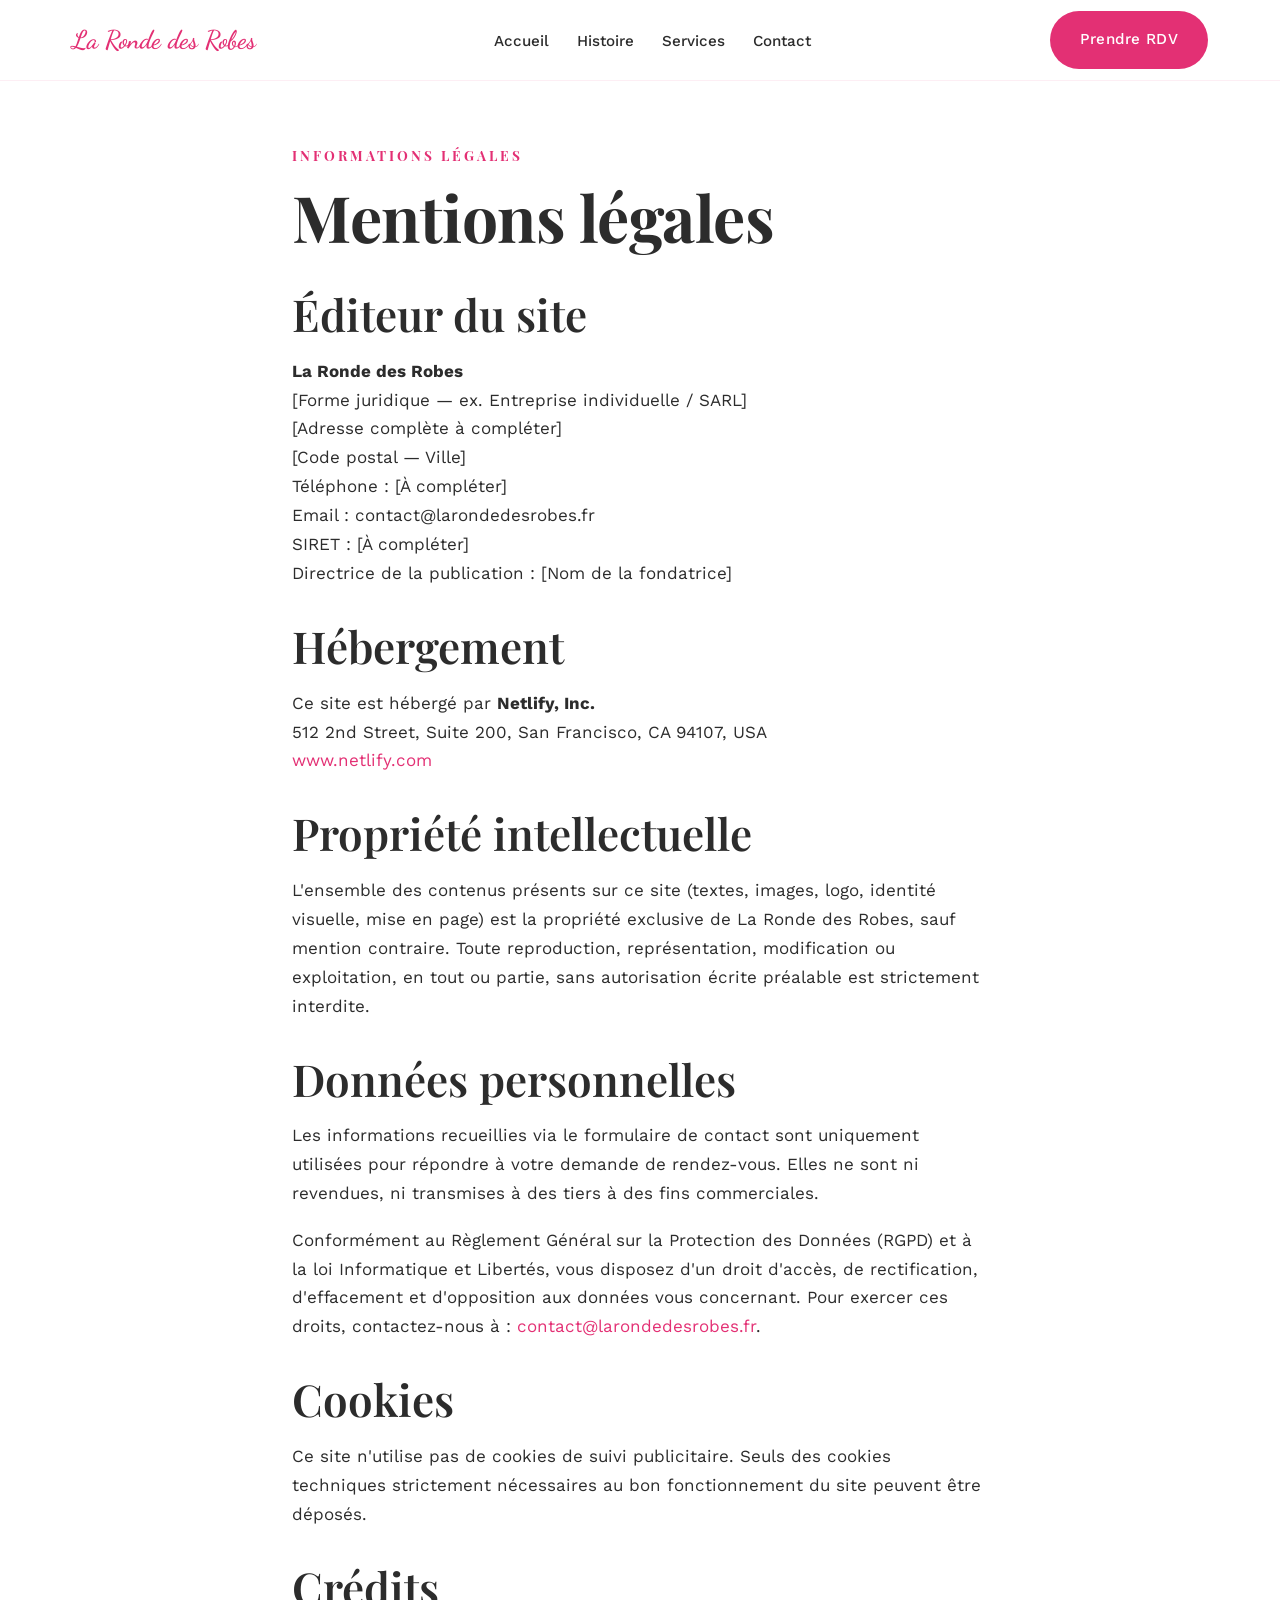
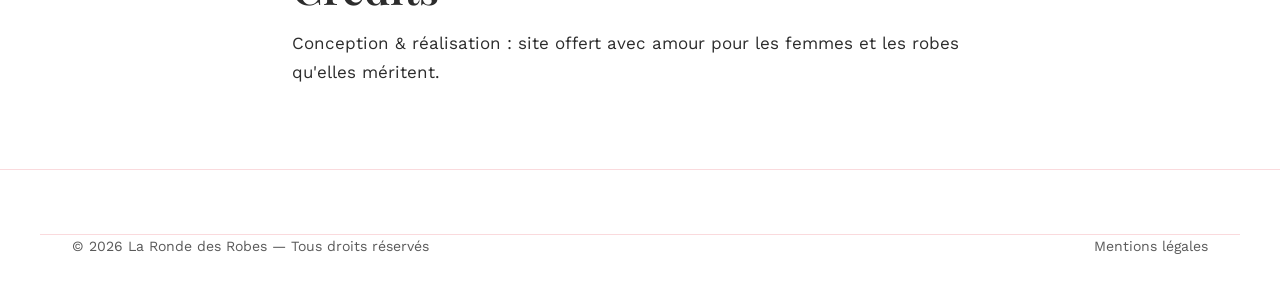
==== mentions-legales.html @ 79bee665 "Initial site for La Ronde des Robes Static one-page site for the wedding & evening dress boutique: -" ====
<!DOCTYPE html>
<html lang="fr">
<head>
  <meta charset="UTF-8">
  <meta name="viewport" content="width=device-width, initial-scale=1.0">
  <meta name="theme-color" content="#E33074">

  <title>Mentions légales — La Ronde des Robes</title>
  <meta name="description" content="Mentions légales du site La Ronde des Robes : éditeur, hébergeur, propriété intellectuelle, données personnelles.">
  <meta name="robots" content="index, follow">
  <link rel="canonical" href="https://larondedesrobes.fr/mentions-legales.html">

  <link rel="icon" type="image/x-icon" href="/favicon.ico">

  <link rel="preconnect" href="https://fonts.googleapis.com">
  <link rel="preconnect" href="https://fonts.gstatic.com" crossorigin>
  <link href="https://fonts.googleapis.com/css2?family=Dancing+Script:wght@500;600;700&family=Playfair+Display+SC:wght@400;700&family=Playfair+Display:wght@400;500;600;700&family=Work+Sans:ital,wght@0,300;0,400;0,500;0,600;1,400&display=swap" rel="stylesheet">

  <link rel="stylesheet" href="css/style.css">
  <link rel="stylesheet" href="css/responsive.css">
</head>

<body>
  <a href="#main" class="skip-link">Aller au contenu principal</a>

  <header class="site-header" id="site-header">
    <div class="container header-inner">
      <a href="/" class="logo" aria-label="La Ronde des Robes — accueil">
        <img src="images/logo.png" alt="Logo La Ronde des Robes" class="logo-img" onerror="this.style.display='none'">
        <span class="logo-text">La Ronde des Robes</span>
      </a>
      <nav class="main-nav" aria-label="Navigation principale">
        <ul class="nav-list" id="nav-list">
          <li><a href="/#accueil">Accueil</a></li>
          <li><a href="/#histoire">Histoire</a></li>
          <li><a href="/#services">Services</a></li>
          <li><a href="/#contact">Contact</a></li>
        </ul>
      </nav>
      <a href="/#contact" class="btn btn-primary nav-cta-desktop">Prendre RDV</a>
    </div>
  </header>

  <main id="main" class="page-simple">
    <div class="container">
      <p class="eyebrow">Informations légales</p>
      <h1>Mentions légales</h1>

      <h2>Éditeur du site</h2>
      <p>
        <strong>La Ronde des Robes</strong><br>
        [Forme juridique — ex. Entreprise individuelle / SARL]<br>
        [Adresse complète à compléter]<br>
        [Code postal — Ville]<br>
        Téléphone : [À compléter]<br>
        Email : contact@larondedesrobes.fr<br>
        SIRET : [À compléter]<br>
        Directrice de la publication : [Nom de la fondatrice]
      </p>

      <h2>Hébergement</h2>
      <p>
        Ce site est hébergé par <strong>Netlify, Inc.</strong><br>
        512 2nd Street, Suite 200, San Francisco, CA 94107, USA<br>
        <a href="https://www.netlify.com" target="_blank" rel="noopener noreferrer">www.netlify.com</a>
      </p>

      <h2>Propriété intellectuelle</h2>
      <p>L'ensemble des contenus présents sur ce site (textes, images, logo, identité visuelle, mise en page) est la propriété exclusive de La Ronde des Robes, sauf mention contraire. Toute reproduction, représentation, modification ou exploitation, en tout ou partie, sans autorisation écrite préalable est strictement interdite.</p>

      <h2>Données personnelles</h2>
      <p>Les informations recueillies via le formulaire de contact sont uniquement utilisées pour répondre à votre demande de rendez-vous. Elles ne sont ni revendues, ni transmises à des tiers à des fins commerciales.</p>
      <p>Conformément au Règlement Général sur la Protection des Données (RGPD) et à la loi Informatique et Libertés, vous disposez d'un droit d'accès, de rectification, d'effacement et d'opposition aux données vous concernant. Pour exercer ces droits, contactez-nous à : <a href="mailto:contact@larondedesrobes.fr">contact@larondedesrobes.fr</a>.</p>

      <h2>Cookies</h2>
      <p>Ce site n'utilise pas de cookies de suivi publicitaire. Seuls des cookies techniques strictement nécessaires au bon fonctionnement du site peuvent être déposés.</p>

      <h2>Crédits</h2>
      <p>Conception &amp; réalisation : site offert avec amour pour les femmes et les robes qu'elles méritent.</p>
    </div>
  </main>

  <footer class="site-footer">
    <div class="container footer-bottom">
      <p>© 2026 La Ronde des Robes — Tous droits réservés</p>
      <p><a href="/mentions-legales.html">Mentions légales</a></p>
    </div>
  </footer>

  <script src="js/main.js" defer></script>
</body>
</html>
---- css/style.css ----
/* =========================================================
   La Ronde des Robes — Styles principaux
   Palette : roses framboise → poudré, beaucoup de blanc
   Typographies : Playfair Display, Dancing Script, Work Sans
   ========================================================= */

/* ---------- 1. Variables ---------- */
:root {
  /* Palette */
  --rose-framboise: #E33074;   /* principal — CTA, accents forts */
  --rose-moyen:     #ED5887;   /* secondaire — hover */
  --rose-vif:       #FF8BB6;   /* accent doux */
  --rose-pastel:    #FFC2CE;   /* fonds doux, cartes */
  --rose-poudre:    #FADADD;   /* fond très doux */
  --texte:          #2C2C2C;   /* gris très foncé */
  --texte-doux:     #5a5a5a;
  --blanc:          #FFFFFF;

  /* Typo */
  --ff-titre: 'Playfair Display', Georgia, serif;
  --ff-titre-sc: 'Playfair Display SC', 'Playfair Display', Georgia, serif;
  --ff-script: 'Dancing Script', 'Brush Script MT', cursive;
  --ff-corps: 'Work Sans', 'Nunito', system-ui, -apple-system, sans-serif;

  /* Espacements */
  --space-xs: 0.5rem;
  --space-sm: 1rem;
  --space-md: 2rem;
  --space-lg: 4rem;
  --space-xl: 6rem;

  --radius-sm: 6px;
  --radius-md: 12px;
  --radius-lg: 24px;

  --shadow-soft: 0 4px 24px rgba(227, 48, 116, 0.08);
  --shadow-card: 0 8px 32px rgba(44, 44, 44, 0.06);
  --shadow-hover: 0 12px 36px rgba(227, 48, 116, 0.16);

  --transition: 0.3s ease;

  --max-width: 1200px;
  --header-h: 80px;
}

/* ---------- 2. Reset léger ---------- */
*,
*::before,
*::after { box-sizing: border-box; }

html { scroll-behavior: smooth; scroll-padding-top: var(--header-h); }

body {
  margin: 0;
  font-family: var(--ff-corps);
  font-size: 17px;
  line-height: 1.7;
  color: var(--texte);
  background: var(--blanc);
  -webkit-font-smoothing: antialiased;
  -moz-osx-font-smoothing: grayscale;
}

img { max-width: 100%; height: auto; display: block; }

a { color: var(--rose-framboise); text-decoration: none; transition: color var(--transition); }
a:hover { color: var(--rose-moyen); }

ul { list-style: none; padding: 0; margin: 0; }

button { font-family: inherit; cursor: pointer; }

/* Skip link */
.skip-link {
  position: absolute; left: -9999px; top: 0;
  background: var(--rose-framboise); color: var(--blanc);
  padding: 0.75rem 1rem; z-index: 1000;
}
.skip-link:focus { left: 0; }

/* ---------- 3. Typo ---------- */
h1, h2, h3, h4 {
  font-family: var(--ff-titre);
  color: var(--texte);
  margin: 0 0 1rem;
  line-height: 1.2;
}

h1 {
  font-size: clamp(2.5rem, 6vw, 4rem);
  font-weight: 700;
  letter-spacing: -0.5px;
}
h2 {
  font-size: clamp(2rem, 4vw, 2.75rem);
  font-weight: 600;
}
h3 {
  font-size: clamp(1.35rem, 2.5vw, 1.75rem);
  font-weight: 500;
}

p { margin: 0 0 1.1rem; }

.eyebrow {
  font-family: var(--ff-titre-sc);
  font-size: 0.85rem;
  letter-spacing: 3px;
  text-transform: uppercase;
  color: var(--rose-framboise);
  margin-bottom: 0.75rem;
  font-weight: 700;
}

/* ---------- 4. Layout utilitaires ---------- */
.container {
  width: 100%;
  max-width: var(--max-width);
  margin: 0 auto;
  padding: 0 1.5rem;
}

.section {
  padding: var(--space-xl) 0;
}

/* sections alternées sur fond rose poudré */
.section-services,
.section-infos {
  background: linear-gradient(180deg, #fff 0%, var(--rose-poudre) 50%, #fff 100%);
}

.section-temoignages {
  background: var(--rose-poudre);
}

.section-header {
  text-align: center;
  max-width: 720px;
  margin: 0 auto var(--space-lg);
}

.section-intro {
  color: var(--texte-doux);
  font-size: 1.05rem;
}

/* ---------- 5. Boutons ---------- */
.btn {
  display: inline-flex;
  align-items: center;
  justify-content: center;
  min-height: 44px;
  padding: 0.85rem 1.75rem;
  border-radius: 999px;
  font-family: var(--ff-corps);
  font-weight: 500;
  font-size: 0.95rem;
  letter-spacing: 0.3px;
  border: 2px solid transparent;
  cursor: pointer;
  transition: all var(--transition);
  text-align: center;
  text-decoration: none;
}

.btn-primary {
  background: var(--rose-framboise);
  color: var(--blanc);
}
.btn-primary:hover,
.btn-primary:focus-visible {
  background: var(--rose-moyen);
  color: var(--blanc);
  transform: translateY(-2px);
  box-shadow: var(--shadow-hover);
}

.btn-outline {
  background: transparent;
  color: var(--texte);
  border-color: var(--rose-framboise);
}
.btn-outline:hover,
.btn-outline:focus-visible {
  background: var(--rose-framboise);
  color: var(--blanc);
  transform: translateY(-2px);
}

.btn-lg { padding: 1rem 2.25rem; font-size: 1rem; }

/* Focus visible accessible */
:focus-visible {
  outline: 2px solid var(--rose-framboise);
  outline-offset: 3px;
  border-radius: 4px;
}

/* ---------- 6. Header / Nav ---------- */
.site-header {
  position: fixed;
  top: 0; left: 0; right: 0;
  z-index: 100;
  background: rgba(255, 255, 255, 0.85);
  backdrop-filter: saturate(180%) blur(12px);
  -webkit-backdrop-filter: saturate(180%) blur(12px);
  border-bottom: 1px solid rgba(227, 48, 116, 0.08);
  transition: background var(--transition), box-shadow var(--transition);
}
.site-header.scrolled {
  background: rgba(255, 255, 255, 0.95);
  box-shadow: 0 2px 20px rgba(0,0,0,0.04);
}

.header-inner {
  display: flex;
  align-items: center;
  justify-content: space-between;
  height: var(--header-h);
  gap: 1.5rem;
}

.logo {
  display: flex;
  align-items: center;
  gap: 0.75rem;
  color: var(--texte);
}
.logo:hover { color: var(--rose-framboise); }

.logo-img {
  height: 44px;
  width: auto;
}
.logo-text {
  font-family: var(--ff-script);
  font-size: 1.6rem;
  color: var(--rose-framboise);
  font-weight: 600;
  white-space: nowrap;
}

.main-nav { display: flex; align-items: center; }

.nav-list {
  display: flex;
  align-items: center;
  gap: 1.75rem;
}
.nav-list a {
  color: var(--texte);
  font-weight: 500;
  font-size: 0.95rem;
  position: relative;
  padding: 0.5rem 0;
}
.nav-list a:not(.btn)::after {
  content: '';
  position: absolute;
  left: 0; bottom: 0;
  width: 0; height: 2px;
  background: var(--rose-framboise);
  transition: width var(--transition);
}
.nav-list a:not(.btn):hover::after,
.nav-list a:not(.btn):focus-visible::after { width: 100%; }

.nav-cta-mobile { display: none; }

.nav-toggle {
  display: none;
  background: transparent;
  border: 0;
  width: 44px; height: 44px;
  flex-direction: column;
  justify-content: center;
  align-items: center;
  gap: 5px;
  padding: 0;
}
.nav-toggle-bar {
  display: block;
  width: 24px; height: 2px;
  background: var(--texte);
  transition: transform var(--transition), opacity var(--transition);
}
.nav-toggle[aria-expanded="true"] .nav-toggle-bar:nth-child(1) {
  transform: translateY(7px) rotate(45deg);
}
.nav-toggle[aria-expanded="true"] .nav-toggle-bar:nth-child(2) {
  opacity: 0;
}
.nav-toggle[aria-expanded="true"] .nav-toggle-bar:nth-child(3) {
  transform: translateY(-7px) rotate(-45deg);
}

/* ---------- 7. Hero ---------- */
.hero {
  position: relative;
  min-height: 92vh;
  display: flex;
  align-items: center;
  padding-top: var(--header-h);
  overflow: hidden;
}

.hero-bg {
  position: absolute;
  inset: 0;
  z-index: 0;
}

.hero-placeholder {
  width: 100%;
  height: 100%;
  font-size: 1.5rem;
}

.hero-overlay {
  position: absolute;
  inset: 0;
  background: linear-gradient(135deg,
    rgba(255, 255, 255, 0.55) 0%,
    rgba(250, 218, 221, 0.55) 50%,
    rgba(255, 194, 206, 0.45) 100%);
}

.hero-content {
  position: relative;
  z-index: 1;
  text-align: center;
  padding: var(--space-lg) 1.5rem;
}

.hero-title {
  font-size: clamp(3rem, 8vw, 5rem);
  margin-bottom: 0.5rem;
}

.hero-slogan {
  font-family: var(--ff-script);
  font-size: clamp(1.75rem, 3.5vw, 2.5rem);
  color: var(--rose-framboise);
  margin-bottom: 0.75rem;
  font-weight: 500;
}

.hero-mention {
  font-size: 1rem;
  color: var(--texte-doux);
  margin-bottom: 2.5rem;
}

.hero-actions {
  display: flex;
  flex-wrap: wrap;
  gap: 1rem;
  justify-content: center;
}

/* ---------- 8. Histoire ---------- */
.histoire-grid {
  display: grid;
  grid-template-columns: 1.1fr 1fr;
  gap: var(--space-lg);
  align-items: center;
}

.histoire-text p { color: var(--texte); }
.histoire-text strong { color: var(--rose-framboise); font-weight: 600; }

.histoire-visual {
  position: relative;
}

.histoire-image-frame {
  position: relative;
  border-radius: var(--radius-lg);
  overflow: hidden;
  aspect-ratio: 4/5;
  box-shadow: var(--shadow-card);
  border: 6px solid var(--blanc);
}
.histoire-image-frame .placeholder-image {
  width: 100%;
  height: 100%;
}

.floating-quote {
  position: absolute;
  bottom: -2rem; left: -1.5rem;
  background: var(--blanc);
  border-radius: var(--radius-md);
  padding: 1.25rem 1.75rem;
  font-family: var(--ff-script);
  font-size: 1.6rem;
  color: var(--rose-framboise);
  line-height: 1.3;
  box-shadow: var(--shadow-soft);
  max-width: 80%;
  margin: 0;
}

/* ---------- 9. Services ---------- */
.services-grid {
  display: grid;
  grid-template-columns: repeat(3, 1fr);
  gap: 2rem;
}

.service-card {
  background: var(--blanc);
  border: 1px solid rgba(227, 48, 116, 0.12);
  border-radius: var(--radius-md);
  padding: 2.25rem 1.75rem;
  text-align: center;
  box-shadow: var(--shadow-card);
  transition: transform var(--transition), box-shadow var(--transition), border-color var(--transition);
}
.service-card:hover {
  transform: translateY(-6px);
  box-shadow: var(--shadow-hover);
  border-color: var(--rose-vif);
}

.service-icon {
  display: inline-flex;
  align-items: center;
  justify-content: center;
  width: 80px; height: 80px;
  border-radius: 50%;
  background: var(--rose-poudre);
  color: var(--rose-framboise);
  margin-bottom: 1.25rem;
}

.service-tagline {
  font-family: var(--ff-script);
  color: var(--rose-framboise);
  font-size: 1.3rem;
  margin-bottom: 1.25rem;
}

.service-list {
  text-align: left;
  display: inline-block;
  margin-top: 0.5rem;
}
.service-list li {
  position: relative;
  padding-left: 1.5rem;
  margin-bottom: 0.6rem;
  color: var(--texte-doux);
  font-size: 0.97rem;
}
.service-list li::before {
  content: '';
  position: absolute;
  left: 0; top: 0.6em;
  width: 8px; height: 8px;
  border-radius: 50%;
  background: var(--rose-vif);
}

/* ---------- 10. Témoignages ---------- */
.testimonials-grid {
  display: grid;
  grid-template-columns: repeat(3, 1fr);
  gap: 2rem;
}

.testimonial-card {
  background: var(--blanc);
  border-radius: var(--radius-md);
  padding: 2rem;
  box-shadow: var(--shadow-card);
  display: flex;
  flex-direction: column;
  gap: 1rem;
}

.stars {
  color: var(--rose-framboise);
  font-size: 1.1rem;
  letter-spacing: 2px;
}

.testimonial-card blockquote {
  margin: 0;
  font-family: var(--ff-titre);
  font-style: italic;
  font-size: 1.05rem;
  line-height: 1.6;
  color: var(--texte);
}
.testimonial-card blockquote p { margin: 0; }

.testimonial-author {
  border-top: 1px solid var(--rose-poudre);
  padding-top: 1rem;
  display: flex;
  flex-direction: column;
  gap: 0.15rem;
}
.author-name {
  font-weight: 600;
  color: var(--texte);
}
.author-meta {
  font-size: 0.9rem;
  color: var(--texte-doux);
}

/* ---------- 11. Infos pratiques ---------- */
.infos-grid {
  display: grid;
  grid-template-columns: 1fr 1.2fr;
  gap: var(--space-lg);
  align-items: start;
}

.infos-list {
  display: flex;
  flex-direction: column;
  gap: 1.5rem;
}
.infos-list li {
  display: flex;
  flex-direction: column;
  gap: 0.25rem;
}
.infos-label {
  font-family: var(--ff-titre-sc);
  font-size: 0.8rem;
  letter-spacing: 2px;
  text-transform: uppercase;
  color: var(--rose-framboise);
  font-weight: 700;
}
.infos-value {
  font-size: 1.05rem;
  color: var(--texte);
}
a.infos-value:hover { color: var(--rose-framboise); }

.infos-mention {
  font-family: var(--ff-script);
  font-size: 1.5rem;
  color: var(--rose-framboise);
  margin: 1.5rem 0;
}

.link-arrow {
  display: inline-flex;
  align-items: center;
  gap: 0.4rem;
  font-weight: 500;
  color: var(--rose-framboise);
  border-bottom: 2px solid transparent;
  padding-bottom: 2px;
  transition: border-color var(--transition), gap var(--transition);
}
.link-arrow:hover {
  border-bottom-color: var(--rose-framboise);
  gap: 0.7rem;
}

.infos-map {
  border-radius: var(--radius-md);
  overflow: hidden;
  box-shadow: var(--shadow-card);
  aspect-ratio: 4/3;
  border: 6px solid var(--blanc);
}
.infos-map iframe {
  width: 100%;
  height: 100%;
  border: 0;
  display: block;
}

.infos-ambiance {
  margin-top: var(--space-lg);
  text-align: center;
  font-family: var(--ff-titre);
  font-style: italic;
  font-size: 1.15rem;
  color: var(--texte-doux);
  max-width: 760px;
  margin-left: auto;
  margin-right: auto;
}

/* ---------- 12. Contact / Formulaire ---------- */
.section-contact {
  background: linear-gradient(180deg, var(--blanc) 0%, var(--rose-poudre) 100%);
}

.contact-form {
  max-width: 760px;
  margin: 0 auto;
  background: var(--blanc);
  padding: 2.5rem;
  border-radius: var(--radius-md);
  box-shadow: var(--shadow-card);
  border: 1px solid rgba(227, 48, 116, 0.08);
}

.form-row {
  display: grid;
  grid-template-columns: 1fr 1fr;
  gap: 1.25rem;
  margin-bottom: 1.25rem;
}
.form-group { display: flex; flex-direction: column; gap: 0.4rem; }
.form-group:last-of-type { margin-bottom: 1.5rem; }

.form-group label {
  font-weight: 500;
  font-size: 0.95rem;
  color: var(--texte);
}
.required { color: var(--rose-framboise); margin-left: 2px; }
.optional { font-weight: 400; font-size: 0.85rem; color: var(--texte-doux); }

.form-group input,
.form-group select,
.form-group textarea {
  width: 100%;
  min-height: 48px;
  padding: 0.75rem 1rem;
  border: 1.5px solid #e5d6db;
  border-radius: var(--radius-sm);
  font-family: var(--ff-corps);
  font-size: 1rem;
  color: var(--texte);
  background: #fff;
  transition: border-color var(--transition), box-shadow var(--transition);
}
.form-group textarea {
  resize: vertical;
  min-height: 120px;
  line-height: 1.6;
}
.form-group input:focus,
.form-group select:focus,
.form-group textarea:focus {
  outline: none;
  border-color: var(--rose-framboise);
  box-shadow: 0 0 0 3px rgba(227, 48, 116, 0.15);
}

.form-group input.error,
.form-group select.error,
.form-group textarea.error {
  border-color: #d83a5e;
  background: #fff5f7;
}

/* Honeypot — hidden */
.hp-field {
  position: absolute !important;
  left: -9999px !important;
  width: 1px; height: 1px;
  overflow: hidden;
}

.form-actions {
  display: flex;
  flex-direction: column;
  gap: 0.75rem;
  align-items: center;
  margin-top: 0.5rem;
}
.form-note {
  font-size: 0.85rem;
  color: var(--texte-doux);
  text-align: center;
  margin: 0;
}

.form-feedback {
  margin-top: 1rem;
  text-align: center;
  font-size: 0.95rem;
}
.form-feedback.is-error { color: #c2185b; }
.form-feedback.is-success { color: #2e7d32; }

/* ---------- 13. Footer ---------- */
.site-footer {
  background: #fff;
  border-top: 1px solid var(--rose-poudre);
  padding: var(--space-lg) 0 1.5rem;
  color: var(--texte-doux);
}

.footer-inner {
  display: grid;
  grid-template-columns: 2fr 2fr 1fr;
  gap: 2.5rem;
  align-items: start;
  margin-bottom: 2rem;
}

.footer-logo {
  font-family: var(--ff-script);
  font-size: 1.8rem;
  color: var(--rose-framboise);
  margin: 0 0 0.5rem;
  font-weight: 600;
}
.footer-slogan {
  font-family: var(--ff-titre);
  font-style: italic;
  font-size: 1rem;
  margin: 0;
  color: var(--texte-doux);
}

.footer-nav ul {
  display: flex;
  flex-wrap: wrap;
  gap: 0.5rem 1.5rem;
}
.footer-nav a {
  color: var(--texte);
  font-size: 0.95rem;
}
.footer-nav a:hover { color: var(--rose-framboise); }

.footer-social-label {
  font-family: var(--ff-titre-sc);
  font-size: 0.8rem;
  letter-spacing: 2px;
  text-transform: uppercase;
  color: var(--rose-framboise);
  font-weight: 700;
  margin: 0 0 0.75rem;
}
.social-list {
  display: flex;
  gap: 0.75rem;
}
.social-list a {
  display: inline-flex;
  width: 44px; height: 44px;
  align-items: center;
  justify-content: center;
  border-radius: 50%;
  background: var(--rose-poudre);
  color: var(--rose-framboise);
  transition: background var(--transition), color var(--transition), transform var(--transition);
}
.social-list a:hover {
  background: var(--rose-framboise);
  color: var(--blanc);
  transform: translateY(-2px);
}

.footer-bottom {
  border-top: 1px solid var(--rose-poudre);
  padding-top: 1.25rem;
  display: flex;
  justify-content: space-between;
  flex-wrap: wrap;
  gap: 0.5rem 1.5rem;
  font-size: 0.88rem;
}
.footer-bottom p { margin: 0; }
.footer-bottom a { color: var(--texte-doux); }
.footer-bottom a:hover { color: var(--rose-framboise); }

/* ---------- 14. Placeholders d'images ---------- */
.placeholder-image {
  background: linear-gradient(135deg, var(--rose-poudre), var(--rose-pastel));
  display: flex;
  align-items: center;
  justify-content: center;
  color: var(--rose-framboise);
  font-family: var(--ff-titre-sc);
  font-size: 1rem;
  letter-spacing: 2px;
  text-transform: uppercase;
  text-align: center;
  padding: 1rem;
  position: relative;
}
.placeholder-image::before {
  content: '';
  position: absolute;
  inset: 12px;
  border: 1.5px dashed rgba(227, 48, 116, 0.4);
  border-radius: 8px;
  pointer-events: none;
}

/* ---------- 15. Animations scroll (reveal) ---------- */
.reveal {
  opacity: 0;
  transform: translateY(24px);
  transition: opacity 0.8s ease, transform 0.8s ease;
  will-change: opacity, transform;
}
.reveal.is-visible {
  opacity: 1;
  transform: translateY(0);
}

@media (prefers-reduced-motion: reduce) {
  .reveal { opacity: 1; transform: none; transition: none; }
  html { scroll-behavior: auto; }
}

/* ---------- 16. Pages secondaires ---------- */
.page-simple {
  padding: calc(var(--header-h) + var(--space-lg)) 0 var(--space-lg);
  min-height: 70vh;
}
.page-simple .container { max-width: 760px; }
.page-simple h1 { margin-bottom: 1.5rem; }
.page-simple h2 { margin-top: 2rem; }

.merci-card {
  text-align: center;
  background: var(--blanc);
  border-radius: var(--radius-md);
  padding: 3rem 2rem;
  box-shadow: var(--shadow-card);
  border: 1px solid rgba(227, 48, 116, 0.1);
}
.merci-card .floating-quote {
  position: static;
  display: inline-block;
  margin: 1rem auto 1.5rem;
  max-width: none;
}
---- css/responsive.css ----
/* =========================================================
   La Ronde des Robes — Responsive
   Mobile-first : breakpoints 480 / 768 / 1024 / 1280
   ========================================================= */

/* ---------- ≤ 1024px : tablette ---------- */
@media (max-width: 1024px) {
  .footer-inner {
    grid-template-columns: 1fr 1fr;
  }
  .footer-social { grid-column: 1 / -1; }
}

/* ---------- ≤ 768px : mobile ---------- */
@media (max-width: 768px) {

  :root { --header-h: 70px; }

  .section { padding: 4rem 0; }

  /* Header / nav mobile */
  .nav-toggle { display: flex; }

  .nav-list {
    position: fixed;
    top: var(--header-h);
    left: 0; right: 0;
    background: rgba(255, 255, 255, 0.98);
    backdrop-filter: blur(8px);
    flex-direction: column;
    align-items: stretch;
    gap: 0;
    padding: 1.5rem 1.5rem 2rem;
    transform: translateY(-110%);
    transition: transform 0.35s ease;
    box-shadow: 0 8px 24px rgba(0,0,0,0.06);
    max-height: calc(100vh - var(--header-h));
    overflow-y: auto;
  }
  .nav-list.is-open {
    transform: translateY(0);
  }
  .nav-list li { width: 100%; }
  .nav-list a {
    display: block;
    padding: 0.85rem 0;
    border-bottom: 1px solid var(--rose-poudre);
    font-size: 1.05rem;
  }
  .nav-list a:not(.btn)::after { display: none; }

  .nav-cta-mobile { display: block; margin-top: 1rem; }
  .nav-cta-mobile a.btn {
    display: block;
    width: 100%;
    border-bottom: 0;
  }
  .nav-cta-desktop { display: none; }

  .logo-text { font-size: 1.35rem; }
  .logo-img { height: 38px; }

  /* Hero */
  .hero { min-height: 80vh; }
  .hero-actions { flex-direction: column; align-items: stretch; }
  .hero-actions .btn { width: 100%; }

  /* Histoire */
  .histoire-grid {
    grid-template-columns: 1fr;
    gap: 3rem;
  }
  .histoire-visual { order: -1; }
  .floating-quote {
    bottom: -1.25rem;
    left: 50%;
    transform: translateX(-50%);
    text-align: center;
    font-size: 1.4rem;
    max-width: 90%;
  }

  /* Services / témoignages : empilés */
  .services-grid,
  .testimonials-grid {
    grid-template-columns: 1fr;
    gap: 1.25rem;
  }

  /* Infos */
  .infos-grid {
    grid-template-columns: 1fr;
    gap: 2rem;
  }

  /* Form */
  .contact-form { padding: 1.75rem 1.25rem; }
  .form-row { grid-template-columns: 1fr; gap: 0; }
  .form-row .form-group { margin-bottom: 1.25rem; }

  /* Footer */
  .footer-inner {
    grid-template-columns: 1fr;
    text-align: center;
  }
  .footer-nav ul { justify-content: center; }
  .social-list { justify-content: center; }
  .footer-bottom {
    justify-content: center;
    text-align: center;
  }
}

/* ---------- ≤ 480px : très petit mobile ---------- */
@media (max-width: 480px) {
  .container { padding: 0 1.25rem; }

  .hero-content { padding: 3rem 1rem; }
  .hero-mention { margin-bottom: 1.75rem; }

  .section { padding: 3.5rem 0; }
  .section-header { margin-bottom: 2.5rem; }

  .service-card,
  .testimonial-card { padding: 1.75rem 1.25rem; }

  .contact-form { padding: 1.5rem 1rem; }
  .btn { padding: 0.75rem 1.25rem; font-size: 0.9rem; }
  .btn-lg { padding: 0.9rem 1.5rem; }
}

/* ---------- ≥ 1280px : large desktop ---------- */
@media (min-width: 1280px) {
  .container { padding: 0 2rem; }
  .section { padding: 7rem 0; }
}
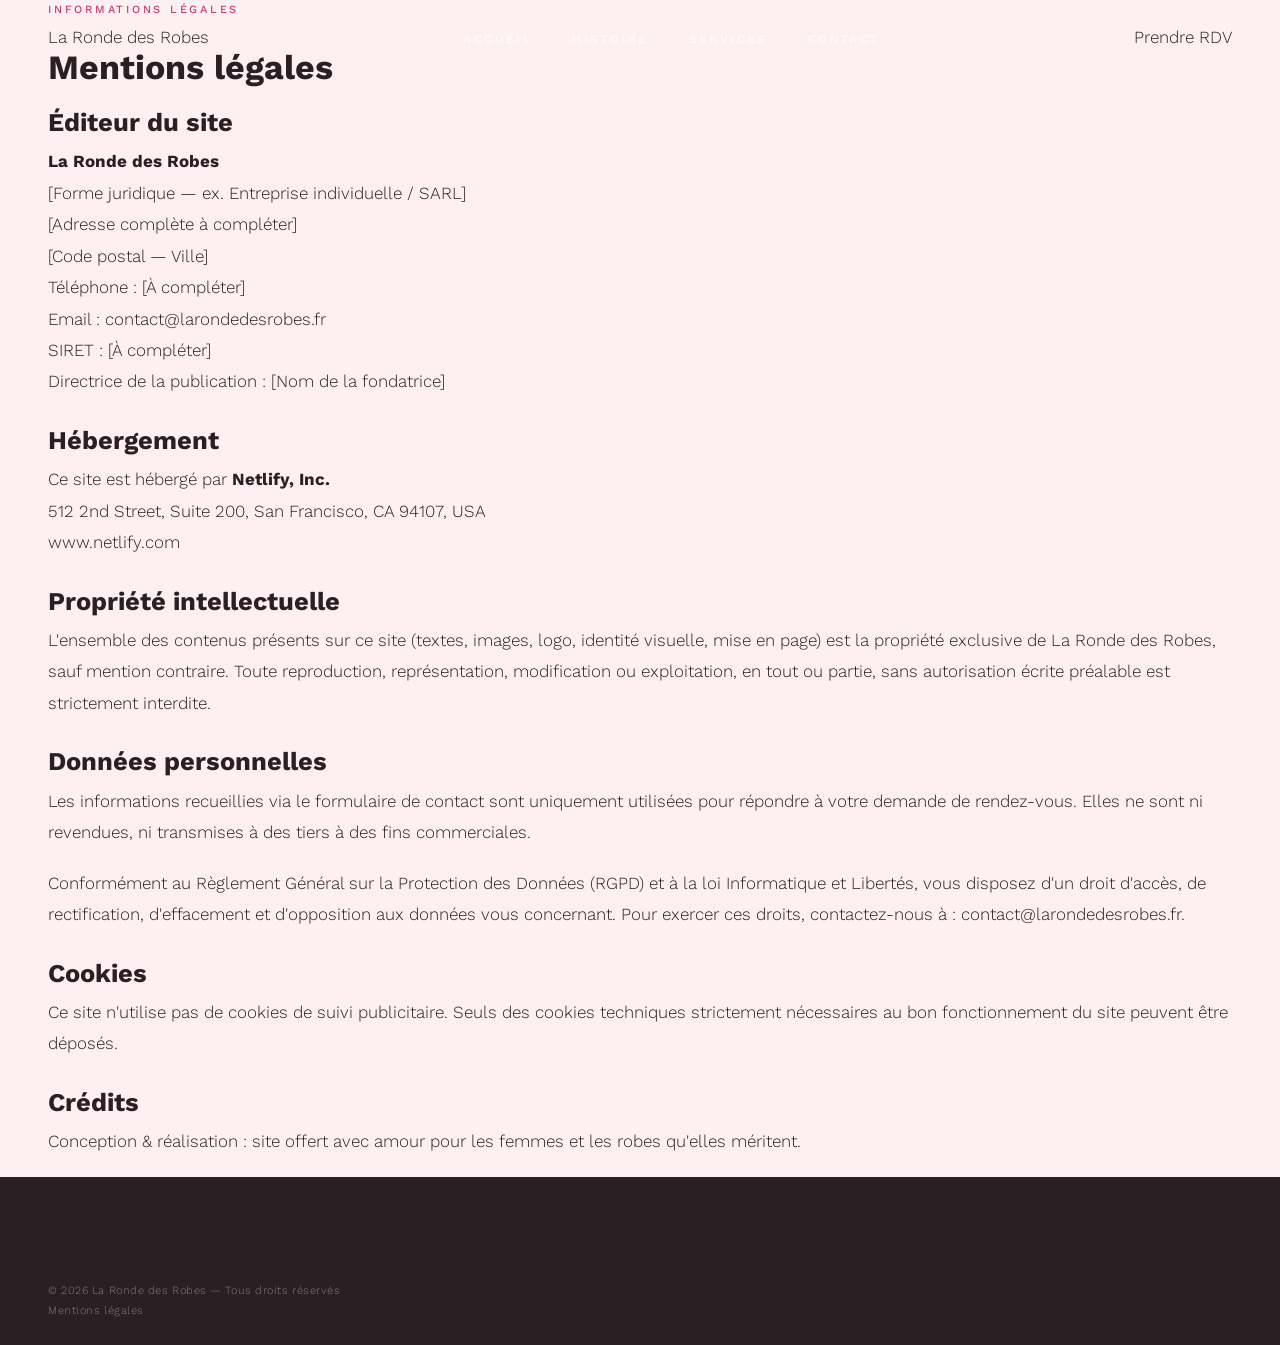
==== commit 731a6565: "Refonte section histoire, services et animations - Section Histoire : nouveau layout photo + texte, " ====
--- a/mentions-legales.html
+++ b/mentions-legales.html
@@ -10,6 +10,7 @@
   <meta name="robots" content="index, follow">
   <link rel="canonical" href="https://larondedesrobes.fr/mentions-legales.html">
 
+  <link rel="icon" type="image/svg+xml" href="/favicon.svg">
   <link rel="icon" type="image/x-icon" href="/favicon.ico">
 
   <link rel="preconnect" href="https://fonts.googleapis.com">
--- a/css/style.css
+++ b/css/style.css
@@ -1,529 +1,874 @@
 /* =========================================================
-   La Ronde des Robes — Styles principaux
-   Palette : roses framboise → poudré, beaucoup de blanc
-   Typographies : Playfair Display, Dancing Script, Work Sans
+   La Ronde des Robes — Direction Artistique Haute Couture
    ========================================================= */
 
 /* ---------- 1. Variables ---------- */
 :root {
-  /* Palette */
-  --rose-framboise: #E33074;   /* principal — CTA, accents forts */
-  --rose-moyen:     #ED5887;   /* secondaire — hover */
-  --rose-vif:       #FF8BB6;   /* accent doux */
-  --rose-pastel:    #FFC2CE;   /* fonds doux, cartes */
-  --rose-poudre:    #FADADD;   /* fond très doux */
-  --texte:          #2C2C2C;   /* gris très foncé */
-  --texte-doux:     #5a5a5a;
-  --blanc:          #FFFFFF;
-
-  /* Typo */
-  --ff-titre: 'Playfair Display', Georgia, serif;
-  --ff-titre-sc: 'Playfair Display SC', 'Playfair Display', Georgia, serif;
-  --ff-script: 'Dancing Script', 'Brush Script MT', cursive;
-  --ff-corps: 'Work Sans', 'Nunito', system-ui, -apple-system, sans-serif;
-
-  /* Espacements */
-  --space-xs: 0.5rem;
-  --space-sm: 1rem;
-  --space-md: 2rem;
-  --space-lg: 4rem;
-  --space-xl: 6rem;
-
-  --radius-sm: 6px;
-  --radius-md: 12px;
-  --radius-lg: 24px;
-
-  --shadow-soft: 0 4px 24px rgba(227, 48, 116, 0.08);
-  --shadow-card: 0 8px 32px rgba(44, 44, 44, 0.06);
-  --shadow-hover: 0 12px 36px rgba(227, 48, 116, 0.16);
-
-  --transition: 0.3s ease;
-
-  --max-width: 1200px;
-  --header-h: 80px;
-}
-
-/* ---------- 2. Reset léger ---------- */
-*,
-*::before,
-*::after { box-sizing: border-box; }
-
-html { scroll-behavior: smooth; scroll-padding-top: var(--header-h); }
+  --rose-framboise: #C73E6E;
+  --rose-poudre:    #ECC8D0;      /* rose pastel principal — fonds sections */
+  --rose-blush:     #F5E0E5;      /* rose très doux — hero, contact */
+  --rose-pale:      #FDF0F2;      /* quasi-blanc rosé — fond body */
+  --bordeaux:       #5C1F2E;
+  --creme:          #FDF6F7;      /* crème teinté rose */
+  --ivoire:         #F9EFF1;      /* ivoire rosé */
+  --noir-doux:      #2A1F23;
+  --gris-perle:     #8A7B7E;
+  --or-rose:        #C9A57C;
+
+  --font-display: 'Cormorant Garamond', 'Playfair Display', serif;
+  --font-script:  'Pinyon Script', 'Dancing Script', cursive;
+  --font-body:    'Inter', 'Work Sans', sans-serif;
+  --font-serif:   'EB Garamond', Georgia, serif;
+
+  --max-width: 1320px;
+  --header-h: 76px;
+  --ease-out: cubic-bezier(0.16, 1, 0.3, 1);
+}
+
+/* ---------- 2. Reset ---------- */
+*, *::before, *::after { box-sizing: border-box; }
+
+html {
+  scroll-behavior: smooth;
+  scroll-padding-top: var(--header-h);
+}
 
 body {
   margin: 0;
-  font-family: var(--ff-corps);
+  font-family: var(--font-body);
   font-size: 17px;
-  line-height: 1.7;
-  color: var(--texte);
-  background: var(--blanc);
+  font-weight: 300;
+  line-height: 1.85;
+  color: var(--noir-doux);
+  background: var(--rose-pale);
   -webkit-font-smoothing: antialiased;
-  -moz-osx-font-smoothing: grayscale;
+  overflow-x: hidden;
 }
 
 img { max-width: 100%; height: auto; display: block; }
 
-a { color: var(--rose-framboise); text-decoration: none; transition: color var(--transition); }
-a:hover { color: var(--rose-moyen); }
+a {
+  color: inherit;
+  text-decoration: none;
+  transition: color 0.3s ease;
+}
 
 ul { list-style: none; padding: 0; margin: 0; }
-
-button { font-family: inherit; cursor: pointer; }
+button { font-family: inherit; cursor: pointer; border: none; background: none; }
+p { margin: 0 0 1.2rem; }
+h1, h2, h3, h4 { margin: 0; }
 
 /* Skip link */
 .skip-link {
-  position: absolute; left: -9999px; top: 0;
-  background: var(--rose-framboise); color: var(--blanc);
-  padding: 0.75rem 1rem; z-index: 1000;
+  position: absolute;
+  left: -9999px;
+  top: 0;
+  background: var(--bordeaux);
+  color: var(--creme);
+  padding: 0.75rem 1.25rem;
+  z-index: 9999;
 }
 .skip-link:focus { left: 0; }
 
-/* ---------- 3. Typo ---------- */
-h1, h2, h3, h4 {
-  font-family: var(--ff-titre);
-  color: var(--texte);
+/* Focus visible */
+:focus-visible {
+  outline: 2px solid var(--rose-framboise);
+  outline-offset: 3px;
+  border-radius: 2px;
+}
+
+/* ---------- 3. Typographie ---------- */
+.eyebrow {
+  font-family: var(--font-body);
+  font-size: 11px;
+  font-weight: 500;
+  letter-spacing: 0.25em;
+  text-transform: uppercase;
+  color: var(--rose-framboise);
   margin: 0 0 1rem;
-  line-height: 1.2;
-}
-
-h1 {
-  font-size: clamp(2.5rem, 6vw, 4rem);
-  font-weight: 700;
-  letter-spacing: -0.5px;
-}
-h2 {
-  font-size: clamp(2rem, 4vw, 2.75rem);
-  font-weight: 600;
-}
-h3 {
-  font-size: clamp(1.35rem, 2.5vw, 1.75rem);
-  font-weight: 500;
-}
-
-p { margin: 0 0 1.1rem; }
-
-.eyebrow {
-  font-family: var(--ff-titre-sc);
-  font-size: 0.85rem;
-  letter-spacing: 3px;
-  text-transform: uppercase;
-  color: var(--rose-framboise);
-  margin-bottom: 0.75rem;
-  font-weight: 700;
-}
-
-/* ---------- 4. Layout utilitaires ---------- */
+  display: block;
+}
+
+.eyebrow--center { text-align: center; }
+.eyebrow--blush  { color: var(--rose-poudre); }
+
+.link-underline {
+  display: inline-block;
+  font-family: var(--font-body);
+  font-size: 13px;
+  font-weight: 400;
+  letter-spacing: 0.08em;
+  color: var(--noir-doux);
+  border-bottom: 1px solid var(--or-rose);
+  padding-bottom: 2px;
+  transition: color 0.3s ease, border-color 0.3s ease;
+}
+.link-underline:hover {
+  color: var(--bordeaux);
+  border-color: var(--bordeaux);
+}
+
+/* ---------- 4. Layout ---------- */
 .container {
   width: 100%;
   max-width: var(--max-width);
   margin: 0 auto;
-  padding: 0 1.5rem;
+  padding: 0 3rem;
 }
 
 .section {
-  padding: var(--space-xl) 0;
-}
-
-/* sections alternées sur fond rose poudré */
-.section-services,
-.section-infos {
-  background: linear-gradient(180deg, #fff 0%, var(--rose-poudre) 50%, #fff 100%);
-}
-
-.section-temoignages {
-  background: var(--rose-poudre);
-}
-
-.section-header {
-  text-align: center;
-  max-width: 720px;
-  margin: 0 auto var(--space-lg);
-}
-
-.section-intro {
-  color: var(--texte-doux);
-  font-size: 1.05rem;
-}
-
-/* ---------- 5. Boutons ---------- */
-.btn {
-  display: inline-flex;
-  align-items: center;
-  justify-content: center;
-  min-height: 44px;
-  padding: 0.85rem 1.75rem;
-  border-radius: 999px;
-  font-family: var(--ff-corps);
-  font-weight: 500;
-  font-size: 0.95rem;
-  letter-spacing: 0.3px;
-  border: 2px solid transparent;
-  cursor: pointer;
-  transition: all var(--transition);
-  text-align: center;
-  text-decoration: none;
-}
-
-.btn-primary {
-  background: var(--rose-framboise);
-  color: var(--blanc);
-}
-.btn-primary:hover,
-.btn-primary:focus-visible {
-  background: var(--rose-moyen);
-  color: var(--blanc);
-  transform: translateY(-2px);
-  box-shadow: var(--shadow-hover);
-}
-
-.btn-outline {
+  padding: 120px 0;
+}
+
+/* ---------- 5. Curseur custom ---------- */
+.cursor {
+  position: fixed;
+  top: 0; left: 0;
+  width: 7px; height: 7px;
+  background: var(--bordeaux);
+  border-radius: 50%;
+  pointer-events: none;
+  z-index: 9999;
+  transform: translate(-50%, -50%);
+  opacity: 0.55;
+  transition: width 0.35s var(--ease-out), height 0.35s var(--ease-out),
+              background 0.35s ease, opacity 0.35s ease, border 0.35s ease;
+}
+.cursor.is-hovered {
+  width: 34px; height: 34px;
   background: transparent;
-  color: var(--texte);
-  border-color: var(--rose-framboise);
-}
-.btn-outline:hover,
-.btn-outline:focus-visible {
-  background: var(--rose-framboise);
-  color: var(--blanc);
-  transform: translateY(-2px);
-}
-
-.btn-lg { padding: 1rem 2.25rem; font-size: 1rem; }
-
-/* Focus visible accessible */
-:focus-visible {
-  outline: 2px solid var(--rose-framboise);
-  outline-offset: 3px;
-  border-radius: 4px;
-}
-
-/* ---------- 6. Header / Nav ---------- */
+  border: 1px solid var(--bordeaux);
+  opacity: 0.35;
+}
+@media (hover: none), (pointer: coarse) {
+  .cursor { display: none; }
+}
+
+/* ---------- 6. Header ---------- */
 .site-header {
   position: fixed;
   top: 0; left: 0; right: 0;
   z-index: 100;
-  background: rgba(255, 255, 255, 0.85);
-  backdrop-filter: saturate(180%) blur(12px);
-  -webkit-backdrop-filter: saturate(180%) blur(12px);
-  border-bottom: 1px solid rgba(227, 48, 116, 0.08);
-  transition: background var(--transition), box-shadow var(--transition);
-}
+  height: var(--header-h);
+  background: transparent;
+  transition: background 0.5s ease, backdrop-filter 0.5s ease;
+}
+
 .site-header.scrolled {
-  background: rgba(255, 255, 255, 0.95);
-  box-shadow: 0 2px 20px rgba(0,0,0,0.04);
-}
+  background: rgba(253, 240, 242, 0.94);
+  backdrop-filter: blur(20px);
+  -webkit-backdrop-filter: blur(20px);
+  box-shadow: 0 1px 0 rgba(236, 200, 208, 0.5);
+}
+
+/* Navbar blanche au-dessus du hero plein écran */
+.site-header:not(.scrolled) .logo-wordmark          { color: rgba(255,255,255,0.92); }
+.site-header:not(.scrolled) .logo:hover .logo-wordmark { color: #fff; }
+.site-header:not(.scrolled) .nav-list a             { color: rgba(255,255,255,0.78); }
+.site-header:not(.scrolled) .nav-list a::after      { background: rgba(255,255,255,0.55); }
+.site-header:not(.scrolled) .nav-cta                { color: rgba(255,255,255,0.85); border-color: rgba(255,255,255,0.45); }
+.site-header:not(.scrolled) .nav-cta:hover          { background: rgba(255,255,255,0.15); color: #fff; border-color: rgba(255,255,255,0.7); }
+.site-header:not(.scrolled) .toggle-bar             { background: #fff; }
 
 .header-inner {
+  max-width: var(--max-width);
+  margin: 0 auto;
+  padding: 0 3rem;
+  height: 100%;
   display: flex;
   align-items: center;
   justify-content: space-between;
-  height: var(--header-h);
-  gap: 1.5rem;
-}
-
-.logo {
-  display: flex;
-  align-items: center;
-  gap: 0.75rem;
-  color: var(--texte);
-}
-.logo:hover { color: var(--rose-framboise); }
-
-.logo-img {
-  height: 44px;
-  width: auto;
-}
-.logo-text {
-  font-family: var(--ff-script);
-  font-size: 1.6rem;
-  color: var(--rose-framboise);
-  font-weight: 600;
-  white-space: nowrap;
-}
-
-.main-nav { display: flex; align-items: center; }
-
+  gap: 2rem;
+}
+
+.logo { display: flex; align-items: center; }
+.logo-wordmark {
+  font-family: var(--font-script);
+  font-size: 1.7rem;
+  color: var(--bordeaux);
+  transition: color 0.3s ease;
+  line-height: 1;
+}
+.logo:hover .logo-wordmark { color: var(--rose-framboise); }
+
+.main-nav { flex: 1; display: flex; justify-content: center; }
 .nav-list {
   display: flex;
   align-items: center;
-  gap: 1.75rem;
+  gap: 2.5rem;
 }
 .nav-list a {
-  color: var(--texte);
+  font-family: var(--font-body);
+  font-size: 12px;
   font-weight: 500;
-  font-size: 0.95rem;
+  letter-spacing: 0.2em;
+  text-transform: uppercase;
+  color: var(--noir-doux);
   position: relative;
-  padding: 0.5rem 0;
-}
-.nav-list a:not(.btn)::after {
+  padding-bottom: 3px;
+}
+.nav-list a::after {
   content: '';
   position: absolute;
-  left: 0; bottom: 0;
-  width: 0; height: 2px;
-  background: var(--rose-framboise);
-  transition: width var(--transition);
-}
-.nav-list a:not(.btn):hover::after,
-.nav-list a:not(.btn):focus-visible::after { width: 100%; }
-
-.nav-cta-mobile { display: none; }
+  bottom: 0; left: 0;
+  width: 0; height: 1px;
+  background: var(--or-rose);
+  transition: width 0.4s ease-out;
+}
+.nav-list a:hover::after { width: 100%; }
+
+.nav-cta {
+  font-family: var(--font-body);
+  font-size: 11px;
+  font-weight: 500;
+  letter-spacing: 0.2em;
+  text-transform: uppercase;
+  color: var(--bordeaux);
+  border: 1px solid var(--bordeaux);
+  padding: 0.65rem 1.4rem;
+  transition: background 0.4s ease, color 0.4s ease;
+}
+.nav-cta:hover {
+  background: var(--bordeaux);
+  color: var(--creme);
+}
 
 .nav-toggle {
   display: none;
-  background: transparent;
-  border: 0;
-  width: 44px; height: 44px;
   flex-direction: column;
+  gap: 6px;
+  width: 44px;
+  height: 44px;
+  padding: 10px 8px;
   justify-content: center;
-  align-items: center;
-  gap: 5px;
-  padding: 0;
-}
-.nav-toggle-bar {
+  align-items: flex-end;
+}
+.toggle-bar {
   display: block;
-  width: 24px; height: 2px;
-  background: var(--texte);
-  transition: transform var(--transition), opacity var(--transition);
-}
-.nav-toggle[aria-expanded="true"] .nav-toggle-bar:nth-child(1) {
-  transform: translateY(7px) rotate(45deg);
-}
-.nav-toggle[aria-expanded="true"] .nav-toggle-bar:nth-child(2) {
+  height: 1.5px;
+  background: var(--noir-doux);
+  transition: width 0.3s ease, transform 0.3s ease, opacity 0.3s ease;
+}
+.toggle-bar:nth-child(1) { width: 24px; }
+.toggle-bar:nth-child(2) { width: 16px; }
+.toggle-bar:nth-child(3) { width: 20px; }
+.nav-toggle[aria-expanded="true"] .toggle-bar:nth-child(1) {
+  width: 24px;
+  transform: translateY(7.5px) rotate(45deg);
+}
+.nav-toggle[aria-expanded="true"] .toggle-bar:nth-child(2) { opacity: 0; }
+.nav-toggle[aria-expanded="true"] .toggle-bar:nth-child(3) {
+  width: 24px;
+  transform: translateY(-7.5px) rotate(-45deg);
+}
+
+/* ---------- 7. Mobile overlay ---------- */
+.mobile-overlay {
+  position: fixed;
+  inset: 0;
+  background: linear-gradient(160deg, var(--rose-blush), var(--rose-pale));
+  z-index: 99;
+  display: flex;
+  align-items: center;
+  justify-content: center;
   opacity: 0;
-}
-.nav-toggle[aria-expanded="true"] .nav-toggle-bar:nth-child(3) {
-  transform: translateY(-7px) rotate(-45deg);
-}
-
-/* ---------- 7. Hero ---------- */
+  pointer-events: none;
+  transition: opacity 0.4s ease;
+}
+.mobile-overlay.is-open {
+  opacity: 1;
+  pointer-events: all;
+}
+.mobile-close {
+  position: absolute;
+  top: 1.5rem; right: 2rem;
+  font-family: var(--font-body);
+  font-size: 2rem;
+  font-weight: 300;
+  color: var(--bordeaux);
+  cursor: pointer;
+  line-height: 1;
+  padding: 0.5rem;
+}
+.mobile-nav-list {
+  display: flex;
+  flex-direction: column;
+  align-items: center;
+  gap: 2rem;
+  text-align: center;
+}
+.mobile-nav-list a {
+  font-family: var(--font-display);
+  font-style: italic;
+  font-size: clamp(2.5rem, 6vw, 3rem);
+  font-weight: 400;
+  color: var(--noir-doux);
+  transition: color 0.3s ease;
+}
+.mobile-nav-list a:hover { color: var(--rose-framboise); }
+.mobile-cta-item { margin-top: 1rem; }
+.mobile-cta {
+  font-family: var(--font-body) !important;
+  font-size: 11px !important;
+  font-style: normal !important;
+  letter-spacing: 0.25em;
+  text-transform: uppercase;
+  border: 1px solid var(--bordeaux);
+  padding: 0.75rem 2rem !important;
+  color: var(--bordeaux) !important;
+}
+
+/* ---------- 8. HERO ---------- */
+/* ---------- 8. Hero éditorial plein écran ---------- */
 .hero {
   position: relative;
-  min-height: 92vh;
-  display: flex;
-  align-items: center;
-  padding-top: var(--header-h);
+  height: 100vh;
+  min-height: 700px;
   overflow: hidden;
-}
-
-.hero-bg {
+  display: flex;
+  align-items: center;
+  justify-content: center;
+}
+
+/* Fond vidéo / photo */
+.hero-img-wrap {
   position: absolute;
   inset: 0;
-  z-index: 0;
-}
-
-.hero-placeholder {
+  will-change: transform;
+}
+
+.hero-photo {
   width: 100%;
-  height: 100%;
-  font-size: 1.5rem;
-}
-
+  height: 115%;
+  object-fit: cover;
+  object-position: 65% center;
+  display: block;
+}
+
+/* Overlay en dégradé sombre */
 .hero-overlay {
   position: absolute;
   inset: 0;
-  background: linear-gradient(135deg,
-    rgba(255, 255, 255, 0.55) 0%,
-    rgba(250, 218, 221, 0.55) 50%,
-    rgba(255, 194, 206, 0.45) 100%);
-}
-
+  background:
+    linear-gradient(to bottom,
+      rgba(20, 8, 14, 0.25) 0%,
+      rgba(20, 8, 14, 0.55) 55%,
+      rgba(20, 8, 14, 0.80) 100%);
+  z-index: 1;
+}
+
+/* Contenu centré */
 .hero-content {
   position: relative;
+  z-index: 2;
+  text-align: center;
+  color: #fff;
+  padding: 0 2rem;
+  display: flex;
+  flex-direction: column;
+  align-items: center;
+}
+
+.hero-eyebrow {
+  font-family: var(--font-body);
+  font-size: 10px;
+  font-weight: 400;
+  letter-spacing: 0.4em;
+  text-transform: uppercase;
+  color: rgba(255, 255, 255, 0.55);
+  opacity: 0;
+  transform: translateY(16px);
+}
+
+.hero-title {
+  font-family: var(--font-display);
+  font-style: italic;
+  font-weight: 300;
+  font-size: clamp(4.5rem, 9vw, 10rem);
+  line-height: 0.88;
+  letter-spacing: -0.02em;
+  color: #FAF5F0;
+  margin: 1.5rem 0 0;
+}
+
+.hero-line { display: block; opacity: 0; }
+
+.gold-bar {
+  height: 1px;
+  background: var(--or-rose);
+  width: 0;
+  margin: 2.5rem auto;
+}
+
+.hero-lead {
+  font-family: var(--font-serif);
+  font-style: italic;
+  font-size: clamp(1rem, 1.6vw, 1.25rem);
+  font-weight: 400;
+  line-height: 1.7;
+  color: rgba(255, 255, 255, 0.75);
+  max-width: 40ch;
+  margin-bottom: 0.75rem;
+  opacity: 0;
+  transform: translateY(20px);
+}
+
+.hero-rdv-tag {
+  display: block;
+  font-family: var(--font-body);
+  font-size: 10px;
+  font-weight: 300;
+  letter-spacing: 0.3em;
+  color: rgba(255, 255, 255, 0.4);
+  margin-bottom: 2.5rem;
+  opacity: 0;
+  transform: translateY(20px);
+}
+
+.hero-discover {
+  display: flex;
+  flex-direction: column;
+  align-items: center;
+  gap: 0.5rem;
+  font-family: var(--font-body);
+  font-size: 10px;
+  letter-spacing: 0.25em;
+  text-transform: uppercase;
+  color: rgba(255, 255, 255, 0.5);
+  text-decoration: none;
+  opacity: 0;
+  transform: translateY(20px);
+  transition: color 0.3s ease;
+  animation: bounce-arrow 2.5s ease-in-out infinite;
+  animation-play-state: paused;
+}
+
+.hero-discover.anim-ready { animation-play-state: running; }
+
+.hero-discover svg { opacity: 0.6; }
+
+.hero-discover:hover { color: rgba(255,255,255,0.85); }
+
+@keyframes bounce-arrow {
+  0%, 100% { transform: translateY(0); }
+  50%       { transform: translateY(6px); }
+}
+
+/* ---------- 9. Histoire ---------- */
+.section-histoire {
+  background: linear-gradient(180deg, var(--rose-pale) 0%, var(--rose-blush) 50%, var(--rose-pale) 100%);
+  padding: clamp(4rem, 6vw, 7rem) 0;
+  overflow: hidden;
+}
+
+.histoire-inner {
+  display: grid;
+  grid-template-columns: 36% 1fr;
+  gap: clamp(2.5rem, 4vw, 5rem);
+  align-items: center;
+}
+
+/* Photo avec fond décalé */
+.histoire-photo-col {
+  position: relative;
+  opacity: 0;
+  transform: translateY(24px);
+  padding: 0 14px 14px 0;
+}
+
+.histoire-photo-col::before {
+  content: '';
+  position: absolute;
+  top: 14px; left: 14px;
+  right: 0; bottom: 0;
+  background: var(--rose-poudre);
+  z-index: 0;
+}
+
+.histoire-jenna-img {
+  position: relative;
   z-index: 1;
+  width: 100%;
+  aspect-ratio: 3 / 4;
+  object-fit: cover;
+  object-position: center 12%;
+  display: block;
+  box-shadow: 0 8px 32px rgba(92, 31, 46, 0.13);
+}
+
+/* Colonne texte */
+.histoire-text-col {
+  display: flex;
+  flex-direction: column;
+  justify-content: center;
+}
+
+.histoire-eyebrow {
+  font-family: var(--font-body);
+  font-size: 10px;
+  font-weight: 500;
+  letter-spacing: 0.28em;
+  text-transform: uppercase;
+  color: var(--or-rose);
+  margin: 0 0 0.7rem;
+  opacity: 0;
+  transform: translateY(14px);
+}
+
+.histoire-ornement {
+  display: block;
+  width: 40px;
+  height: 1px;
+  background: linear-gradient(to right, var(--or-rose), transparent);
+  margin: 0 0 1.2rem;
+  opacity: 0;
+  transform: translateY(14px);
+}
+
+.histoire-grand-titre {
+  font-family: var(--font-display);
+  font-style: italic;
+  font-weight: 300;
+  font-size: clamp(2.4rem, 3.8vw, 4.2rem);
+  line-height: 1.08;
+  letter-spacing: -0.02em;
+  color: var(--bordeaux);
+  margin: 0 0 1.3rem;
+  opacity: 0;
+  transform: translateY(20px);
+}
+
+.histoire-textes {
+  margin-bottom: 1.4rem;
+  opacity: 0;
+  transform: translateY(16px);
+}
+
+.histoire-textes p {
+  font-family: var(--font-body);
+  font-size: clamp(14px, 1.05vw, 16px);
+  font-weight: 300;
+  line-height: 1.85;
+  color: var(--noir-doux);
+  margin-bottom: 0.8rem;
+}
+
+.histoire-p--lead {
+  font-family: var(--font-serif) !important;
+  font-style: italic;
+  font-size: clamp(1rem, 1.3vw, 1.18rem) !important;
+  color: var(--bordeaux) !important;
+  line-height: 1.7 !important;
+  margin-bottom: 1rem !important;
+}
+
+/* Citation */
+.histoire-quote {
+  border: none;
+  margin: 0 0 1.4rem;
+  padding: 0;
+  opacity: 0;
+  transform: translateY(14px);
+}
+
+.histoire-quote p {
+  font-family: var(--font-serif);
+  font-style: italic;
+  font-size: clamp(1rem, 1.3vw, 1.2rem);
+  line-height: 1.65;
+  color: var(--bordeaux);
+  margin: 0;
+}
+
+.signature-manuscript {
+  font-family: var(--font-script);
+  font-size: clamp(2.2rem, 3.2vw, 3rem);
+  color: var(--bordeaux);
+  text-align: left;
+  margin: 0;
+  clip-path: inset(0 100% 0 0);
+  will-change: clip-path;
+  display: block;
+}
+
+.signature-underline {
+  display: block;
+  height: 1px;
+  width: 0;
+  background: linear-gradient(to right, var(--or-rose) 60%, transparent);
+  margin-top: 0.4rem;
+  will-change: width;
+}
+
+/* ---------- Histoire old gold-sep (kept for JS compat) ---------- */
+.histoire-gold-sep { display: none; }
+
+/* ---------- Histoire — responsive ---------- */
+@media (max-width: 860px) {
+  .histoire-inner {
+    grid-template-columns: 1fr;
+    gap: 3rem;
+  }
+  .histoire-photo-col {
+    max-width: 320px;
+    margin: 0 auto;
+  }
+}
+
+@media (max-width: 500px) {
+  .histoire-photo-col {
+    max-width: 260px;
+  }
+}
+
+/* ---------- 10. Services ---------- */
+.section-services {
+  background: var(--rose-pale);
+}
+
+/* En-tête centré */
+.services-header {
   text-align: center;
-  padding: var(--space-lg) 1.5rem;
-}
-
-.hero-title {
-  font-size: clamp(3rem, 8vw, 5rem);
-  margin-bottom: 0.5rem;
-}
-
-.hero-slogan {
-  font-family: var(--ff-script);
-  font-size: clamp(1.75rem, 3.5vw, 2.5rem);
-  color: var(--rose-framboise);
-  margin-bottom: 0.75rem;
-  font-weight: 500;
-}
-
-.hero-mention {
-  font-size: 1rem;
-  color: var(--texte-doux);
-  margin-bottom: 2.5rem;
-}
-
-.hero-actions {
-  display: flex;
-  flex-wrap: wrap;
-  gap: 1rem;
-  justify-content: center;
-}
-
-/* ---------- 8. Histoire ---------- */
-.histoire-grid {
-  display: grid;
-  grid-template-columns: 1.1fr 1fr;
-  gap: var(--space-lg);
-  align-items: center;
-}
-
-.histoire-text p { color: var(--texte); }
-.histoire-text strong { color: var(--rose-framboise); font-weight: 600; }
-
-.histoire-visual {
-  position: relative;
-}
-
-.histoire-image-frame {
-  position: relative;
-  border-radius: var(--radius-lg);
-  overflow: hidden;
-  aspect-ratio: 4/5;
-  box-shadow: var(--shadow-card);
-  border: 6px solid var(--blanc);
-}
-.histoire-image-frame .placeholder-image {
-  width: 100%;
-  height: 100%;
-}
-
-.floating-quote {
-  position: absolute;
-  bottom: -2rem; left: -1.5rem;
-  background: var(--blanc);
-  border-radius: var(--radius-md);
-  padding: 1.25rem 1.75rem;
-  font-family: var(--ff-script);
-  font-size: 1.6rem;
-  color: var(--rose-framboise);
-  line-height: 1.3;
-  box-shadow: var(--shadow-soft);
-  max-width: 80%;
-  margin: 0;
-}
-
-/* ---------- 9. Services ---------- */
-.services-grid {
+  margin-bottom: 3.5rem;
+}
+
+.services-header .eyebrow {
+  color: var(--bordeaux);
+}
+
+.services-h2 {
+  font-family: var(--font-display);
+  font-style: italic;
+  font-size: clamp(2.4rem, 4vw, 3.8rem);
+  font-weight: 300;
+  line-height: 1.1;
+  color: var(--noir-doux);
+  margin-top: 0.6rem;
+  text-align: center;
+  padding-right: 0;
+}
+
+/* Grille 3 cartes */
+.services-cards {
   display: grid;
   grid-template-columns: repeat(3, 1fr);
-  gap: 2rem;
-}
-
+  gap: 1.5rem;
+  align-items: end;
+}
+
+/* Carte photo pleine + texte en overlay */
 .service-card {
-  background: var(--blanc);
-  border: 1px solid rgba(227, 48, 116, 0.12);
-  border-radius: var(--radius-md);
-  padding: 2.25rem 1.75rem;
-  text-align: center;
-  box-shadow: var(--shadow-card);
-  transition: transform var(--transition), box-shadow var(--transition), border-color var(--transition);
-}
-.service-card:hover {
-  transform: translateY(-6px);
-  box-shadow: var(--shadow-hover);
-  border-color: var(--rose-vif);
-}
-
-.service-icon {
-  display: inline-flex;
-  align-items: center;
-  justify-content: center;
-  width: 80px; height: 80px;
-  border-radius: 50%;
-  background: var(--rose-poudre);
-  color: var(--rose-framboise);
-  margin-bottom: 1.25rem;
-}
-
-.service-tagline {
-  font-family: var(--ff-script);
-  color: var(--rose-framboise);
-  font-size: 1.3rem;
-  margin-bottom: 1.25rem;
-}
-
-.service-list {
-  text-align: left;
-  display: inline-block;
-  margin-top: 0.5rem;
-}
-.service-list li {
   position: relative;
-  padding-left: 1.5rem;
-  margin-bottom: 0.6rem;
-  color: var(--texte-doux);
-  font-size: 0.97rem;
-}
-.service-list li::before {
+  overflow: hidden;
+  background: none;
+  border: none;
+  cursor: pointer;
+}
+
+.service-card--1 { margin-top: 0; }
+.service-card--2 { margin-top: 4rem; }
+.service-card--3 { margin-top: 0; }
+
+/* Overlay gradient du bas */
+.service-card::after {
   content: '';
   position: absolute;
-  left: 0; top: 0.6em;
-  width: 8px; height: 8px;
-  border-radius: 50%;
-  background: var(--rose-vif);
-}
-
-/* ---------- 10. Témoignages ---------- */
-.testimonials-grid {
+  inset: 0;
+  background: linear-gradient(
+    to top,
+    rgba(42, 12, 22, 0.82) 0%,
+    rgba(42, 12, 22, 0.25) 45%,
+    transparent 70%
+  );
+  pointer-events: none;
+  z-index: 1;
+  transition: opacity 0.5s ease;
+}
+
+.service-card:hover::after {
+  opacity: 0.85;
+}
+
+/* Zone image */
+.service-card-image {
+  height: auto;
+  overflow: hidden;
+}
+
+.service-photo {
+  width: 100%;
+  aspect-ratio: 2 / 3;
+  object-fit: cover;
+  display: block;
+  transition: transform 0.9s var(--ease-out);
+}
+
+.service-card:hover .service-photo {
+  transform: scale(1.06);
+}
+
+/* Numéro romain en haut */
+.service-num {
+  position: absolute;
+  top: 1.2rem;
+  left: 1.2rem;
+  font-family: var(--font-serif);
+  font-size: 0.75rem;
+  letter-spacing: 0.2em;
+  color: rgba(255, 255, 255, 0.65);
+  z-index: 2;
+  font-style: normal;
+}
+
+/* Corps du texte en bas sur la photo */
+.service-card-body {
+  position: absolute;
+  bottom: 0; left: 0; right: 0;
+  padding: 1.4rem 1.6rem 1.8rem;
+  z-index: 2;
+}
+
+.service-card-body h3 {
+  font-family: var(--font-display);
+  font-style: italic;
+  font-size: clamp(1.4rem, 2vw, 1.9rem);
+  font-weight: 300;
+  color: #FAF5EE;
+  margin-bottom: 0.3rem;
+}
+
+.service-tagline {
+  font-family: var(--font-serif);
+  font-style: italic;
+  font-size: 0.88rem;
+  color: rgba(255, 255, 255, 0.72);
+  margin-bottom: 0.6rem;
+}
+
+.service-desc {
+  font-size: 13px;
+  font-weight: 300;
+  line-height: 1.65;
+  color: rgba(255, 255, 255, 0.65);
+  margin-bottom: 1rem;
+}
+
+.service-link {
+  font-family: var(--font-body);
+  font-size: 10px;
+  font-weight: 500;
+  letter-spacing: 0.22em;
+  text-transform: uppercase;
+  color: var(--or-rose);
+  display: inline-flex;
+  align-items: center;
+  gap: 0.4rem;
+  transition: gap 0.3s ease, opacity 0.3s ease;
+}
+
+.service-link:hover { gap: 0.8rem; opacity: 0.85; }
+.service-link span { transition: transform 0.3s ease; }
+.service-link:hover span { transform: translateX(4px); }
+
+/* ---------- 11. Témoignages ---------- */
+.section-temoignages {
+  background: var(--bordeaux);
+  padding: 120px 0;
+}
+
+.temoignages-header {
+  margin-bottom: 80px;
+  text-align: center;
+}
+.temoignages-h2 {
+  font-family: var(--font-display);
+  font-style: italic;
+  font-size: clamp(2rem, 3.5vw, 3rem);
+  font-weight: 400;
+  line-height: 1.2;
+  color: var(--creme);
+  margin-top: 0.75rem;
+}
+
+.temoignages-grid {
   display: grid;
-  grid-template-columns: repeat(3, 1fr);
-  gap: 2rem;
-}
-
-.testimonial-card {
-  background: var(--blanc);
-  border-radius: var(--radius-md);
-  padding: 2rem;
-  box-shadow: var(--shadow-card);
+  grid-template-columns: 1fr auto 1fr auto 1fr;
+  gap: 0 3rem;
+  align-items: start;
+}
+
+.temoignage {
+  padding: 1rem 0;
+}
+.temoignage blockquote {
+  margin: 0 0 1.5rem;
+}
+.temoignage blockquote p {
+  font-family: var(--font-serif);
+  font-style: italic;
+  font-size: clamp(1rem, 1.5vw, 1.5rem);
+  font-weight: 400;
+  line-height: 1.5;
+  color: var(--creme);
+  margin: 0;
+}
+.temoignage-sep {
+  width: 30px;
+  height: 1px;
+  background: var(--or-rose);
+  margin-bottom: 1.25rem;
+}
+.temoignage-name {
+  font-family: var(--font-display);
+  font-style: italic;
+  font-size: 1.1rem;
+  color: var(--creme);
+  margin: 0 0 0.25rem;
+}
+.temoignage-meta {
+  font-family: var(--font-body);
+  font-size: 10px;
+  font-weight: 500;
+  letter-spacing: 0.25em;
+  text-transform: uppercase;
+  color: var(--rose-poudre);
+  margin: 0;
+}
+
+.temoignage-divider {
+  width: 1px;
+  background: rgba(201, 165, 124, 0.3);
+  align-self: stretch;
+  min-height: 180px;
+}
+
+/* ---------- 12. Infos ---------- */
+.section-infos {
+  background: linear-gradient(135deg, var(--rose-blush) 0%, var(--rose-pale) 100%);
+}
+
+.infos-layout {
+  display: grid;
+  grid-template-columns: 40fr 60fr;
+  gap: 0 6rem;
+  align-items: start;
+}
+
+.infos-h2 {
+  font-family: var(--font-display);
+  font-style: italic;
+  font-size: clamp(2.5rem, 4vw, 3.5rem);
+  font-weight: 400;
+  color: var(--bordeaux);
+  margin: 0.75rem 0 2.5rem;
+  line-height: 1;
+}
+
+.infos-list {
   display: flex;
   flex-direction: column;
-  gap: 1rem;
-}
-
-.stars {
-  color: var(--rose-framboise);
-  font-size: 1.1rem;
-  letter-spacing: 2px;
-}
-
-.testimonial-card blockquote {
-  margin: 0;
-  font-family: var(--ff-titre);
-  font-style: italic;
-  font-size: 1.05rem;
-  line-height: 1.6;
-  color: var(--texte);
-}
-.testimonial-card blockquote p { margin: 0; }
-
-.testimonial-author {
-  border-top: 1px solid var(--rose-poudre);
-  padding-top: 1rem;
-  display: flex;
-  flex-direction: column;
-  gap: 0.15rem;
-}
-.author-name {
-  font-weight: 600;
-  color: var(--texte);
-}
-.author-meta {
-  font-size: 0.9rem;
-  color: var(--texte-doux);
-}
-
-/* ---------- 11. Infos pratiques ---------- */
-.infos-grid {
-  display: grid;
-  grid-template-columns: 1fr 1.2fr;
-  gap: var(--space-lg);
-  align-items: start;
-}
-
-.infos-list {
-  display: flex;
-  flex-direction: column;
-  gap: 1.5rem;
+  gap: 1.75rem;
+  margin-bottom: 2.5rem;
 }
 .infos-list li {
   display: flex;
@@ -531,134 +876,149 @@
   gap: 0.25rem;
 }
 .infos-label {
-  font-family: var(--ff-titre-sc);
-  font-size: 0.8rem;
-  letter-spacing: 2px;
+  font-family: var(--font-body);
+  font-size: 10px;
+  font-weight: 500;
+  letter-spacing: 0.25em;
   text-transform: uppercase;
   color: var(--rose-framboise);
-  font-weight: 700;
 }
 .infos-value {
-  font-size: 1.05rem;
-  color: var(--texte);
-}
-a.infos-value:hover { color: var(--rose-framboise); }
+  font-size: 15px;
+  font-weight: 300;
+  line-height: 1.6;
+  color: var(--noir-doux);
+}
+.infos-link {
+  transition: color 0.3s ease;
+  display: inline-block;
+}
+.infos-link:hover { color: var(--rose-framboise); }
 
 .infos-mention {
-  font-family: var(--ff-script);
-  font-size: 1.5rem;
-  color: var(--rose-framboise);
-  margin: 1.5rem 0;
-}
-
-.link-arrow {
-  display: inline-flex;
-  align-items: center;
-  gap: 0.4rem;
-  font-weight: 500;
-  color: var(--rose-framboise);
-  border-bottom: 2px solid transparent;
-  padding-bottom: 2px;
-  transition: border-color var(--transition), gap var(--transition);
-}
-.link-arrow:hover {
-  border-bottom-color: var(--rose-framboise);
-  gap: 0.7rem;
-}
-
-.infos-map {
-  border-radius: var(--radius-md);
+  font-family: var(--font-display);
+  font-style: italic;
+  font-size: 1.1rem;
+  color: var(--gris-perle);
+  border-left: 1px solid var(--or-rose);
+  padding-left: 1.25rem;
+  margin: 0;
+  line-height: 1.5;
+}
+
+.map-frame {
+  border: 1px solid var(--or-rose);
+  border-radius: 8px;
   overflow: hidden;
-  box-shadow: var(--shadow-card);
   aspect-ratio: 4/3;
-  border: 6px solid var(--blanc);
-}
-.infos-map iframe {
-  width: 100%;
-  height: 100%;
-  border: 0;
-  display: block;
-}
-
-.infos-ambiance {
-  margin-top: var(--space-lg);
+}
+.map-frame iframe {
+  width: 100%; height: 100%;
+  border: 0; display: block;
+}
+
+/* ---------- 13. Contact ---------- */
+.section-contact {
+  background: linear-gradient(180deg, var(--rose-blush) 0%, var(--rose-poudre) 60%, var(--rose-blush) 100%);
+}
+
+.contact-header {
   text-align: center;
-  font-family: var(--ff-titre);
-  font-style: italic;
-  font-size: 1.15rem;
-  color: var(--texte-doux);
-  max-width: 760px;
-  margin-left: auto;
-  margin-right: auto;
-}
-
-/* ---------- 12. Contact / Formulaire ---------- */
-.section-contact {
-  background: linear-gradient(180deg, var(--blanc) 0%, var(--rose-poudre) 100%);
+  margin-bottom: 60px;
+}
+.contact-h2 {
+  font-family: var(--font-display);
+  font-style: italic;
+  font-size: clamp(3rem, 5vw, 4rem);
+  font-weight: 400;
+  color: var(--bordeaux);
+  margin: 0.75rem 0 0.5rem;
+  line-height: 1;
+}
+.contact-subtitle {
+  font-family: var(--font-serif);
+  font-style: italic;
+  font-size: 1.1rem;
+  color: var(--gris-perle);
+  margin: 0;
 }
 
 .contact-form {
-  max-width: 760px;
+  max-width: 600px;
   margin: 0 auto;
-  background: var(--blanc);
-  padding: 2.5rem;
-  border-radius: var(--radius-md);
-  box-shadow: var(--shadow-card);
-  border: 1px solid rgba(227, 48, 116, 0.08);
 }
 
 .form-row {
   display: grid;
   grid-template-columns: 1fr 1fr;
-  gap: 1.25rem;
-  margin-bottom: 1.25rem;
-}
-.form-group { display: flex; flex-direction: column; gap: 0.4rem; }
-.form-group:last-of-type { margin-bottom: 1.5rem; }
+  gap: 0 3rem;
+  margin-bottom: 0;
+}
+.form-row--single { grid-template-columns: 1fr; }
+
+.form-group {
+  display: flex;
+  flex-direction: column;
+  margin-bottom: 2.5rem;
+}
 
 .form-group label {
+  font-family: var(--font-body);
+  font-size: 10px;
   font-weight: 500;
-  font-size: 0.95rem;
-  color: var(--texte);
-}
-.required { color: var(--rose-framboise); margin-left: 2px; }
-.optional { font-weight: 400; font-size: 0.85rem; color: var(--texte-doux); }
+  letter-spacing: 0.2em;
+  color: var(--gris-perle);
+  margin-bottom: 0.75rem;
+}
+.required { color: var(--rose-framboise); margin-left: 3px; }
+.optional { font-weight: 300; font-size: 9px; color: var(--gris-perle); }
 
 .form-group input,
 .form-group select,
 .form-group textarea {
   width: 100%;
-  min-height: 48px;
-  padding: 0.75rem 1rem;
-  border: 1.5px solid #e5d6db;
-  border-radius: var(--radius-sm);
-  font-family: var(--ff-corps);
-  font-size: 1rem;
-  color: var(--texte);
-  background: #fff;
-  transition: border-color var(--transition), box-shadow var(--transition);
+  background: transparent;
+  border: none;
+  border-bottom: 1px solid var(--gris-perle);
+  border-radius: 0;
+  padding: 0.5rem 0 0.75rem;
+  font-family: var(--font-body);
+  font-size: 15px;
+  font-weight: 300;
+  color: var(--noir-doux);
+  transition: border-color 0.3s ease;
+  outline: none;
+  -webkit-appearance: none;
+  appearance: none;
+}
+.form-group select {
+  cursor: pointer;
+  background-image: url("data:image/svg+xml,%3Csvg xmlns='http://www.w3.org/2000/svg' width='12' height='8' viewBox='0 0 12 8'%3E%3Cpath d='M1 1l5 5 5-5' stroke='%238A7B7E' stroke-width='1.5' fill='none' stroke-linecap='round'/%3E%3C/svg%3E");
+  background-repeat: no-repeat;
+  background-position: right 0 center;
+  padding-right: 1.5rem;
 }
 .form-group textarea {
   resize: vertical;
-  min-height: 120px;
-  line-height: 1.6;
+  min-height: 100px;
+  line-height: 1.8;
 }
 .form-group input:focus,
 .form-group select:focus,
 .form-group textarea:focus {
-  outline: none;
-  border-color: var(--rose-framboise);
-  box-shadow: 0 0 0 3px rgba(227, 48, 116, 0.15);
-}
-
+  border-bottom-color: var(--rose-framboise);
+}
 .form-group input.error,
 .form-group select.error,
 .form-group textarea.error {
-  border-color: #d83a5e;
-  background: #fff5f7;
-}
-
-/* Honeypot — hidden */
+  border-bottom-color: var(--rose-framboise);
+}
+.form-group input::placeholder,
+.form-group textarea::placeholder {
+  color: rgba(138,123,126,0.5);
+}
+
+/* Honeypot */
 .hp-field {
   position: absolute !important;
   left: -9999px !important;
@@ -667,172 +1027,703 @@
 }
 
 .form-actions {
+  margin-top: 1rem;
   display: flex;
   flex-direction: column;
-  gap: 0.75rem;
-  align-items: center;
-  margin-top: 0.5rem;
-}
+  align-items: center;
+  gap: 1rem;
+}
+
+.btn-submit {
+  width: 100%;
+  padding: 1.1rem 2rem;
+  background: var(--bordeaux);
+  color: var(--creme);
+  font-family: var(--font-body);
+  font-size: 11px;
+  font-weight: 500;
+  letter-spacing: 0.3em;
+  text-transform: uppercase;
+  border: none;
+  cursor: pointer;
+  transition: background 0.5s ease, transform 0.3s ease;
+  position: relative;
+  overflow: hidden;
+}
+.btn-submit::before {
+  content: '';
+  position: absolute;
+  inset: 0;
+  background: var(--rose-framboise);
+  transform: scaleX(0);
+  transform-origin: left;
+  transition: transform 0.5s ease;
+  z-index: 0;
+}
+.btn-submit:hover::before { transform: scaleX(1); }
+.btn-submit span, .btn-submit {
+  position: relative; z-index: 1;
+}
+
 .form-note {
-  font-size: 0.85rem;
-  color: var(--texte-doux);
+  font-size: 11px;
+  font-weight: 300;
+  color: var(--gris-perle);
   text-align: center;
   margin: 0;
+  letter-spacing: 0.02em;
 }
 
 .form-feedback {
   margin-top: 1rem;
   text-align: center;
-  font-size: 0.95rem;
-}
-.form-feedback.is-error { color: #c2185b; }
-.form-feedback.is-success { color: #2e7d32; }
-
-/* ---------- 13. Footer ---------- */
+  font-size: 13px;
+  min-height: 1.5em;
+}
+.form-feedback.is-error  { color: var(--rose-framboise); }
+.form-feedback.is-success { color: var(--bordeaux); }
+
+/* ---------- 14. Footer ---------- */
 .site-footer {
-  background: #fff;
-  border-top: 1px solid var(--rose-poudre);
-  padding: var(--space-lg) 0 1.5rem;
-  color: var(--texte-doux);
+  background: var(--noir-doux);
+  padding: 80px 0 0;
 }
 
 .footer-inner {
   display: grid;
-  grid-template-columns: 2fr 2fr 1fr;
-  gap: 2.5rem;
+  grid-template-columns: 2fr 1.5fr 1.5fr;
+  gap: 4rem;
   align-items: start;
-  margin-bottom: 2rem;
-}
-
-.footer-logo {
-  font-family: var(--ff-script);
-  font-size: 1.8rem;
-  color: var(--rose-framboise);
-  margin: 0 0 0.5rem;
-  font-weight: 600;
+  padding-bottom: 60px;
+}
+
+.footer-script {
+  font-family: var(--font-script);
+  font-size: 2.5rem;
+  color: var(--creme);
+  margin: 0 0 0.75rem;
+  line-height: 1;
 }
 .footer-slogan {
-  font-family: var(--ff-titre);
-  font-style: italic;
-  font-size: 1rem;
+  font-family: var(--font-serif);
+  font-style: italic;
+  font-size: 0.95rem;
+  color: var(--gris-perle);
   margin: 0;
-  color: var(--texte-doux);
 }
 
 .footer-nav ul {
   display: flex;
-  flex-wrap: wrap;
-  gap: 0.5rem 1.5rem;
+  flex-direction: column;
+  gap: 0.75rem;
 }
 .footer-nav a {
-  color: var(--texte);
-  font-size: 0.95rem;
+  font-family: var(--font-body);
+  font-size: 11px;
+  font-weight: 500;
+  letter-spacing: 0.2em;
+  text-transform: uppercase;
+  color: var(--gris-perle);
+  transition: color 0.3s ease;
 }
 .footer-nav a:hover { color: var(--rose-framboise); }
 
-.footer-social-label {
-  font-family: var(--ff-titre-sc);
-  font-size: 0.8rem;
-  letter-spacing: 2px;
-  text-transform: uppercase;
-  color: var(--rose-framboise);
-  font-weight: 700;
-  margin: 0 0 0.75rem;
+.footer-contact-col {
+  display: flex;
+  flex-direction: column;
+  gap: 1rem;
 }
 .social-list {
   display: flex;
   gap: 0.75rem;
+  margin-bottom: 0.5rem;
 }
 .social-list a {
   display: inline-flex;
-  width: 44px; height: 44px;
   align-items: center;
   justify-content: center;
+  color: var(--gris-perle);
+  transition: color 0.3s ease;
+}
+.social-list a:hover { color: var(--rose-framboise); }
+
+.footer-email, .footer-phone {
+  font-size: 12px;
+  font-weight: 300;
+  color: var(--gris-perle);
+  letter-spacing: 0.02em;
+  transition: color 0.3s ease;
+}
+.footer-email:hover, .footer-phone:hover { color: var(--creme); }
+
+.footer-divider {
+  height: 1px;
+  background: var(--or-rose);
+  opacity: 0.3;
+  margin: 0 3rem;
+}
+
+.footer-bottom {
+  padding: 1.5rem 3rem;
+  font-size: 11px;
+  font-weight: 300;
+  color: var(--gris-perle);
+  letter-spacing: 0.05em;
+}
+.footer-bottom p { margin: 0; }
+
+/* ---------- 15. Photos réelles ---------- */
+.histoire-photo {
+  width: 100%;
+  aspect-ratio: 3/4;
+  object-fit: cover;
+  object-position: center top;
+  display: block;
+}
+
+.histoire-photo-placeholder {
+  width: 100%;
+  aspect-ratio: 3/4;
+  background: linear-gradient(160deg, var(--rose-poudre) 0%, var(--rose-blush) 100%);
+  display: flex;
+  align-items: center;
+  justify-content: center;
+  text-align: center;
+}
+
+.histoire-photo-placeholder p {
+  font-family: var(--font-body);
+  font-size: 11px;
+  letter-spacing: 0.2em;
+  text-transform: uppercase;
+  color: var(--gris-perle);
+  line-height: 2;
+  margin: 0;
+}
+
+.service-photo {
+  width: 100%;
+  height: 100%;
+  object-fit: cover;
+  object-position: center;
+  display: block;
+  transition: transform 0.8s var(--ease-out);
+}
+.service-card:hover .service-photo {
+  transform: scale(1.05);
+}
+
+/* ---------- 16. GSAP reveal states ---------- */
+.gsap-reveal,
+.gsap-reveal-card,
+.gsap-reveal-quote {
+  opacity: 0;
+  transform: translateY(40px);
+  will-change: opacity, transform;
+}
+
+/* ---------- 16. Gold bar animated ---------- */
+.gold-bar {
+  transition: width 1s var(--ease-out);
+}
+
+/* ---------- 17. Accessibility ---------- */
+@media (prefers-reduced-motion: reduce) {
+  .gsap-reveal,
+  .gsap-reveal-card,
+  .gsap-reveal-quote,
+  .hero-eyebrow,
+  .hero-line,
+  .hero-lead,
+  .hero-rdv-tag,
+  .hero-discover,
+  .histoire-eyebrow,
+  .histoire-grand-titre,
+  .histoire-textes,
+  .histoire-quote {
+    opacity: 1 !important;
+    transform: none !important;
+  }
+  .gold-bar { width: 60px !important; }
+  .signature-manuscript { clip-path: none !important; }
+  html { scroll-behavior: auto; }
+  #intro-overlay { display: none !important; }
+}
+
+/* =========================================================
+   18. SCROLL CANVAS — Animation cinématique
+   ========================================================= */
+
+/* --- Loader --- */
+.scroll-loader {
+  position: fixed;
+  inset: 0;
+  background: #0a0608;
+  z-index: 20000;
+  display: flex;
+  align-items: center;
+  justify-content: center;
+  transition: opacity 0.7s ease;
+}
+
+.scroll-loader-inner {
+  text-align: center;
+  display: flex;
+  flex-direction: column;
+  align-items: center;
+  gap: 1.2rem;
+}
+
+.scroll-loader-name {
+  font-family: var(--font-script);
+  font-size: clamp(2rem, 5vw, 3.5rem);
+  color: var(--ivoire);
+  margin: 0;
+  letter-spacing: 0.02em;
+}
+
+.scroll-loader-track {
+  width: 180px;
+  height: 1px;
+  background: rgba(255,255,255,0.12);
+  position: relative;
+}
+
+.scroll-loader-fill {
+  position: absolute;
+  left: 0; top: 0;
+  height: 100%;
+  width: 0%;
+  background: var(--or-rose);
+  transition: width 0.15s ease;
+}
+
+.scroll-loader-pct {
+  font-family: var(--font-body);
+  font-size: 10px;
+  letter-spacing: 0.25em;
+  color: rgba(255,255,255,0.35);
+  margin: 0;
+}
+
+/* --- Section scroll --- */
+.scroll-intro {
+  height: 550vh;
+  position: relative;
+}
+
+/* --- Canvas --- */
+.scroll-canvas {
+  position: sticky;
+  top: 0;
+  display: block;
+  width: 100%;
+  height: 100vh;
+  z-index: 500;
+  will-change: opacity;
+  transition: opacity 0.05s linear;
+}
+
+/* --- Nom de la boutique sur canvas --- */
+.scroll-brand {
+  position: fixed;
+  top: 50%;
+  left: 50%;
+  transform: translate(-50%, -50%);
+  z-index: 501;
+  text-align: center;
+  pointer-events: none;
+  display: flex;
+  flex-direction: column;
+  align-items: center;
+  gap: 0.5rem;
+  opacity: 0;
+}
+
+.scroll-brand-eyebrow {
+  font-family: var(--font-body);
+  font-size: 10px;
+  font-weight: 500;
+  letter-spacing: 0.35em;
+  text-transform: uppercase;
+  color: rgba(255,255,255,0.65);
+  display: block;
+}
+
+.scroll-brand-name {
+  font-family: var(--font-script);
+  font-size: clamp(3rem, 9vw, 6.5rem);
+  color: #fff;
+  margin: 0;
+  line-height: 1.05;
+  text-shadow: 0 2px 40px rgba(0,0,0,0.5);
+}
+
+/* --- Invitation à scroller --- */
+.scroll-hint {
+  position: fixed;
+  bottom: 7vh;
+  left: 50%;
+  transform: translateX(-50%);
+  display: flex;
+  flex-direction: column;
+  align-items: center;
+  gap: 0.75rem;
+  z-index: 501;
+  pointer-events: none;
+  opacity: 0;
+}
+
+.scroll-hint-label {
+  font-family: var(--font-body);
+  font-size: 10px;
+  letter-spacing: 0.28em;
+  text-transform: uppercase;
+  color: rgba(255,255,255,0.6);
+  white-space: nowrap;
+}
+
+.scroll-hint-line {
+  display: block;
+  width: 1px;
+  height: 36px;
+  background: rgba(255,255,255,0.4);
+  animation: hint-drop 1.8s ease-in-out infinite;
+  animation-delay: 2s;
+  transform-origin: top center;
+}
+
+@keyframes hint-drop {
+  0%, 100% { transform: scaleY(0.6) translateY(0);   opacity: 0.4; }
+  50%       { transform: scaleY(1)   translateY(4px);  opacity: 0.9; }
+}
+
+/* =========================================================
+   19. ATELIER CRÉATIF — Croquis interactif
+   ========================================================= */
+
+.section-atelier {
+  background: linear-gradient(180deg, var(--rose-pale) 0%, var(--rose-blush) 40%, var(--rose-pale) 100%);
+}
+
+.atelier-header {
+  text-align: center;
+  margin-bottom: 56px;
+}
+
+/* ---- Stage : slider gauche + fiche droite ---- */
+.atelier-stage {
+  display: grid;
+  grid-template-columns: 3fr 2fr;
+  gap: 3rem;
+  align-items: center;
+  max-width: 1200px;
+  margin: 0 auto 80px;
+}
+
+.atelier-slider-col {
+  display: flex;
+  flex-direction: column;
+  align-items: center;
+  gap: 0;
+}
+
+/* ---- Sélecteur de taille ---- */
+.size-selector {
+  display: flex;
+  align-items: center;
+  justify-content: center;
+  gap: 0.6rem;
+  margin-bottom: 0.75rem;
+}
+
+.size-label {
+  font-family: var(--font-body);
+  font-size: 10px;
+  letter-spacing: 0.25em;
+  text-transform: uppercase;
+  color: var(--gris-perle);
+  margin-right: 0.75rem;
+}
+
+.size-btn {
+  font-family: var(--font-body);
+  font-size: 12px;
+  font-weight: 300;
+  letter-spacing: 0.08em;
+  width: 42px;
+  height: 42px;
   border-radius: 50%;
-  background: var(--rose-poudre);
-  color: var(--rose-framboise);
-  transition: background var(--transition), color var(--transition), transform var(--transition);
-}
-.social-list a:hover {
-  background: var(--rose-framboise);
-  color: var(--blanc);
-  transform: translateY(-2px);
-}
-
-.footer-bottom {
-  border-top: 1px solid var(--rose-poudre);
-  padding-top: 1.25rem;
-  display: flex;
-  justify-content: space-between;
-  flex-wrap: wrap;
-  gap: 0.5rem 1.5rem;
-  font-size: 0.88rem;
-}
-.footer-bottom p { margin: 0; }
-.footer-bottom a { color: var(--texte-doux); }
-.footer-bottom a:hover { color: var(--rose-framboise); }
-
-/* ---------- 14. Placeholders d'images ---------- */
-.placeholder-image {
-  background: linear-gradient(135deg, var(--rose-poudre), var(--rose-pastel));
+  border: 1px solid #d4c6c9;
+  color: var(--gris-perle);
+  background: none;
+  cursor: pointer;
   display: flex;
   align-items: center;
   justify-content: center;
-  color: var(--rose-framboise);
-  font-family: var(--ff-titre-sc);
+  transition: background 0.3s ease, border-color 0.3s ease, color 0.3s ease;
+}
+
+.size-btn.is-active {
+  background: var(--bordeaux);
+  border-color: var(--bordeaux);
+  color: #fff;
+}
+
+.size-btn:hover:not(.is-active) {
+  border-color: var(--bordeaux);
+  color: var(--bordeaux);
+}
+
+/* ---- Slider 3-up ---- */
+.atelier-slider {
+  position: relative;
+  width: 100%;
+}
+
+.slider-track-wrap {
+  width: 100%;
+  overflow: hidden;
+}
+
+.slider-track {
+  position: relative;
+  width: 100%;
+  height: 540px;
+}
+
+/* Tous les items cachés par défaut */
+.slider-item {
+  position: absolute;
+  inset: 0;
+  display: flex;
+  flex-direction: column;
+  align-items: center;
+  justify-content: center;
+  opacity: 0;
+  pointer-events: none;
+  transform: scale(0.5);
+  transition: opacity 0.55s ease, transform 0.65s cubic-bezier(0.25, 0.1, 0.25, 1);
+  text-align: center;
+  will-change: transform, opacity;
+}
+
+/* Item actif — plein centre */
+.slider-item.is-active {
+  opacity: 1;
+  transform: translateX(0) scale(1);
+  pointer-events: auto;
+  z-index: 2;
+}
+
+/* Voisins — derrière l'actif, proches du centre, pas coupés */
+.slider-item.is-prev {
+  opacity: 0.18;
+  transform: translateX(-20%) scale(0.45);
+  pointer-events: auto;
+  cursor: pointer;
+  z-index: 1;
+  filter: grayscale(0.3);
+}
+
+.slider-item.is-next {
+  opacity: 0.18;
+  transform: translateX(20%) scale(0.45);
+  pointer-events: auto;
+  cursor: pointer;
+  z-index: 1;
+  filter: grayscale(0.3);
+}
+
+/* Frame du croquis */
+.slider-frame {
+  width: 100%;
+  height: 450px;
+  flex-shrink: 0;
+}
+
+.atelier-sketch-svg {
+  width: 100%;
+  height: 100%;
+  object-fit: contain;
+  display: block;
+}
+
+.slider-dress-name {
+  font-family: var(--font-display);
+  font-style: italic;
+  font-size: 1.1rem;
+  color: var(--bordeaux);
+  margin: 0.8rem 0 0.2rem;
+  opacity: 0;
+  transition: opacity 0.4s ease;
+}
+
+.slider-dress-sub {
+  font-family: var(--font-body);
+  font-size: 10px;
+  letter-spacing: 0.15em;
+  text-transform: uppercase;
+  color: var(--gris-perle);
+  margin: 0;
+  opacity: 0;
+  transition: opacity 0.4s ease;
+}
+
+.slider-item.is-active .slider-dress-name,
+.slider-item.is-active .slider-dress-sub {
+  opacity: 1;
+}
+
+.slider-arrow {
+  position: absolute;
+  top: 45%;
+  transform: translateY(-50%);
+  background: rgba(255,255,255,0.7);
+  border: none;
+  border-radius: 50%;
+  width: 36px;
+  height: 36px;
+  display: flex;
+  align-items: center;
+  justify-content: center;
+  cursor: pointer;
+  color: var(--bordeaux);
+  opacity: 0.5;
+  transition: opacity 0.3s ease;
+  z-index: 5;
+}
+
+.slider-prev { left: 16%; }
+.slider-next { right: 16%; }
+
+.slider-arrow:hover { opacity: 1; }
+
+/* ---- Fiche éducative (droite) ---- */
+.atelier-info-wrap {
+  position: relative;
+  min-height: 380px;
+}
+
+.atelier-info-card {
+  display: none;
+}
+
+.atelier-info-card.is-active {
+  display: block;
+}
+
+.atelier-info-eyebrow {
+  font-family: var(--font-body);
+  font-size: 10px;
+  letter-spacing: 0.25em;
+  text-transform: uppercase;
+  color: var(--or);
+  margin: 0 0 0.5rem;
+}
+
+.atelier-info-name {
+  font-family: var(--font-display);
+  font-style: italic;
+  font-size: clamp(2rem, 3vw, 2.8rem);
+  font-weight: 400;
+  color: var(--bordeaux);
+  margin: 0 0 0.75rem;
+}
+
+.atelier-info-quote {
+  font-family: var(--font-serif);
   font-size: 1rem;
-  letter-spacing: 2px;
-  text-transform: uppercase;
-  text-align: center;
-  padding: 1rem;
+  color: var(--gris-perle);
+  margin: 0 0 1.25rem;
+  font-style: italic;
+}
+
+.atelier-info-desc {
+  font-family: var(--font-serif);
+  font-size: 0.95rem;
+  line-height: 1.8;
+  color: var(--brun-clair);
+  margin: 0 0 1.25rem;
+}
+
+.atelier-info-fits {
+  list-style: none;
+  padding: 0;
+  margin: 0 0 2rem;
+}
+
+.atelier-info-fits li {
+  font-family: var(--font-body);
+  font-size: 0.82rem;
+  letter-spacing: 0.05em;
+  color: var(--bordeaux);
+  padding: 0.35rem 0 0.35rem 1.25rem;
+  border-bottom: 1px solid rgba(201,169,110,0.2);
   position: relative;
 }
-.placeholder-image::before {
-  content: '';
+
+.atelier-info-fits li::before {
+  content: '✦';
   position: absolute;
-  inset: 12px;
-  border: 1.5px dashed rgba(227, 48, 116, 0.4);
-  border-radius: 8px;
-  pointer-events: none;
-}
-
-/* ---------- 15. Animations scroll (reveal) ---------- */
-.reveal {
-  opacity: 0;
-  transform: translateY(24px);
-  transition: opacity 0.8s ease, transform 0.8s ease;
-  will-change: opacity, transform;
-}
-.reveal.is-visible {
-  opacity: 1;
-  transform: translateY(0);
-}
-
-@media (prefers-reduced-motion: reduce) {
-  .reveal { opacity: 1; transform: none; transition: none; }
-  html { scroll-behavior: auto; }
-}
-
-/* ---------- 16. Pages secondaires ---------- */
-.page-simple {
-  padding: calc(var(--header-h) + var(--space-lg)) 0 var(--space-lg);
-  min-height: 70vh;
-}
-.page-simple .container { max-width: 760px; }
-.page-simple h1 { margin-bottom: 1.5rem; }
-.page-simple h2 { margin-top: 2rem; }
-
-.merci-card {
-  text-align: center;
-  background: var(--blanc);
-  border-radius: var(--radius-md);
-  padding: 3rem 2rem;
-  box-shadow: var(--shadow-card);
-  border: 1px solid rgba(227, 48, 116, 0.1);
-}
-.merci-card .floating-quote {
-  position: static;
+  left: 0;
+  color: var(--or);
+  font-size: 0.6rem;
+  top: 0.45rem;
+}
+
+.atelier-info-cta {
   display: inline-block;
-  margin: 1rem auto 1.5rem;
-  max-width: none;
-}
+  font-family: var(--font-body);
+  font-size: 11px;
+  font-weight: 500;
+  letter-spacing: 0.2em;
+  text-transform: uppercase;
+  color: var(--bordeaux);
+  border-bottom: 1px solid var(--or);
+  padding-bottom: 0.25rem;
+  text-decoration: none;
+  transition: opacity 0.3s ease, letter-spacing 0.3s ease;
+}
+
+.atelier-info-cta:hover {
+  opacity: 0.7;
+  letter-spacing: 0.28em;
+}
+
+/* ---- Intro colorisation ---- */
+/* ---- Responsive ---- */
+@media (max-width: 860px) {
+  .atelier-stage {
+    grid-template-columns: 1fr;
+    gap: 2.5rem;
+    margin-bottom: 48px;
+  }
+  .atelier-slider-col { width: 100%; }
+  .atelier-slider { width: 100%; }
+  .atelier-info-wrap { text-align: center; }
+  .atelier-info-fits { padding: 0; }
+}
+
+@media (max-width: 500px) {
+  .slider-track { height: 420px; }
+  .slider-frame { height: 350px; }
+}
+
+.atelier-h2 {
+  font-family: var(--font-display);
+  font-style: italic;
+  font-size: clamp(2.5rem, 4vw, 3.5rem);
+  font-weight: 400;
+  color: var(--bordeaux);
+  margin: 0.5rem 0 0;
+}
+
+.atelier-subtitle {
+  font-family: var(--font-serif);
+  font-style: italic;
+  font-size: 1.1rem;
+  color: var(--gris-perle);
+  margin: 0.75rem 0 0;
+}
+
--- a/css/responsive.css
+++ b/css/responsive.css
@@ -1,136 +1,123 @@
 /* =========================================================
    La Ronde des Robes — Responsive
-   Mobile-first : breakpoints 480 / 768 / 1024 / 1280
+   Mobile-first breakpoints : 480px / 768px / 1024px
    ========================================================= */
 
-/* ---------- ≤ 1024px : tablette ---------- */
+/* ---------- Tablette (< 1024px) ---------- */
 @media (max-width: 1024px) {
-  .footer-inner {
+  .container { padding: 0 2rem; }
+  .header-inner { padding: 0 2rem; }
+
+  .hero { grid-template-columns: 55fr 45fr; }
+  .hero-content-side { padding: calc(var(--header-h) + 2rem) 3rem 3rem 3rem; }
+  .hero-title { font-size: clamp(3rem, 5vw, 4.5rem); }
+
+  .histoire-editorial {
     grid-template-columns: 1fr 1fr;
+    gap: 3rem;
   }
-  .footer-social { grid-column: 1 / -1; }
+  .histoire-col-void { display: none; }
+
+  .services-cards { gap: 1.5rem; }
+  .service-card--2 { margin-top: 3rem; }
+
+  .infos-layout { gap: 0 3rem; }
+
+  .footer-inner { grid-template-columns: 1fr 1fr; gap: 2.5rem; }
+  .footer-brand { grid-column: 1 / -1; }
 }
 
-/* ---------- ≤ 768px : mobile ---------- */
+/* ---------- Mobile (< 768px) ---------- */
 @media (max-width: 768px) {
+  :root { --header-h: 64px; }
 
-  :root { --header-h: 70px; }
+  .container { padding: 0 1.5rem; }
+  .header-inner { padding: 0 1.5rem; }
+  .section { padding: 80px 0; }
 
-  .section { padding: 4rem 0; }
-
-  /* Header / nav mobile */
+  /* Nav */
+  .main-nav { display: none; }
+  .nav-cta  { display: none; }
   .nav-toggle { display: flex; }
 
-  .nav-list {
-    position: fixed;
-    top: var(--header-h);
-    left: 0; right: 0;
-    background: rgba(255, 255, 255, 0.98);
-    backdrop-filter: blur(8px);
-    flex-direction: column;
-    align-items: stretch;
-    gap: 0;
-    padding: 1.5rem 1.5rem 2rem;
-    transform: translateY(-110%);
-    transition: transform 0.35s ease;
-    box-shadow: 0 8px 24px rgba(0,0,0,0.06);
-    max-height: calc(100vh - var(--header-h));
-    overflow-y: auto;
+  /* Hero : empiler */
+  .hero {
+    grid-template-columns: 1fr;
+    grid-template-rows: 55vh auto;
+    height: auto;
+    min-height: 100svh;
   }
-  .nav-list.is-open {
-    transform: translateY(0);
+  .hero-image-side { grid-row: 1; min-height: 55vh; }
+  .hero-content-side {
+    grid-row: 2;
+    padding: 3rem 1.5rem 3.5rem;
+    justify-content: flex-start;
   }
-  .nav-list li { width: 100%; }
-  .nav-list a {
-    display: block;
-    padding: 0.85rem 0;
-    border-bottom: 1px solid var(--rose-poudre);
-    font-size: 1.05rem;
-  }
-  .nav-list a:not(.btn)::after { display: none; }
-
-  .nav-cta-mobile { display: block; margin-top: 1rem; }
-  .nav-cta-mobile a.btn {
-    display: block;
-    width: 100%;
-    border-bottom: 0;
-  }
-  .nav-cta-desktop { display: none; }
-
-  .logo-text { font-size: 1.35rem; }
-  .logo-img { height: 38px; }
-
-  /* Hero */
-  .hero { min-height: 80vh; }
-  .hero-actions { flex-direction: column; align-items: stretch; }
-  .hero-actions .btn { width: 100%; }
+  .hero-title { font-size: clamp(3rem, 12vw, 3.5rem); }
+  .hero-lead  { font-size: 1.1rem; max-width: 100%; }
+  .hero-line--offset { padding-left: 0.75rem; }
 
   /* Histoire */
-  .histoire-grid {
+  .histoire-h2 { font-size: clamp(2rem, 7vw, 2.5rem); }
+  .histoire-editorial { grid-template-columns: 1fr; gap: 2rem; }
+  .histoire-col-void  { display: none; }
+  .histoire-col-image { max-width: 80%; }
+  .lettrine { font-size: 8rem; }
+  .pull-quote p { font-size: clamp(1.2rem, 4vw, 1.5rem); }
+  .histoire-suite { max-width: 100%; }
+
+  /* Services */
+  .services-h2 { text-align: left; padding-right: 0; }
+  .services-cards { grid-template-columns: 1fr; gap: 2rem; }
+  .service-card--1,
+  .service-card--2,
+  .service-card--3 { margin-top: 0; }
+  .service-card-image { height: 280px; }
+
+  /* Témoignages */
+  .temoignages-h2 { font-size: clamp(1.75rem, 6vw, 2.25rem); }
+  .temoignages-grid {
     grid-template-columns: 1fr;
-    gap: 3rem;
+    gap: 0;
   }
-  .histoire-visual { order: -1; }
-  .floating-quote {
-    bottom: -1.25rem;
-    left: 50%;
-    transform: translateX(-50%);
-    text-align: center;
-    font-size: 1.4rem;
-    max-width: 90%;
-  }
-
-  /* Services / témoignages : empilés */
-  .services-grid,
-  .testimonials-grid {
-    grid-template-columns: 1fr;
-    gap: 1.25rem;
+  .temoignage-divider {
+    width: 100%;
+    height: 1px;
+    min-height: 0;
+    margin: 2rem 0;
   }
 
   /* Infos */
-  .infos-grid {
-    grid-template-columns: 1fr;
-    gap: 2rem;
-  }
+  .infos-layout { grid-template-columns: 1fr; gap: 3rem; }
+  .infos-h2 { font-size: clamp(2.5rem, 8vw, 3rem); }
 
-  /* Form */
-  .contact-form { padding: 1.75rem 1.25rem; }
+  /* Contact */
+  .contact-h2 { font-size: clamp(2.5rem, 8vw, 3rem); }
   .form-row { grid-template-columns: 1fr; gap: 0; }
-  .form-row .form-group { margin-bottom: 1.25rem; }
 
   /* Footer */
-  .footer-inner {
-    grid-template-columns: 1fr;
-    text-align: center;
-  }
-  .footer-nav ul { justify-content: center; }
-  .social-list { justify-content: center; }
-  .footer-bottom {
-    justify-content: center;
-    text-align: center;
-  }
+  .footer-inner { grid-template-columns: 1fr; gap: 2rem; padding-bottom: 40px; }
+  .footer-divider { margin: 0 1.5rem; }
+  .footer-bottom { padding: 1.25rem 1.5rem; }
 }
 
-/* ---------- ≤ 480px : très petit mobile ---------- */
+/* ---------- Petit mobile (< 480px) ---------- */
 @media (max-width: 480px) {
-  .container { padding: 0 1.25rem; }
-
-  .hero-content { padding: 3rem 1rem; }
-  .hero-mention { margin-bottom: 1.75rem; }
-
-  .section { padding: 3.5rem 0; }
-  .section-header { margin-bottom: 2.5rem; }
-
-  .service-card,
-  .testimonial-card { padding: 1.75rem 1.25rem; }
-
-  .contact-form { padding: 1.5rem 1rem; }
-  .btn { padding: 0.75rem 1.25rem; font-size: 0.9rem; }
-  .btn-lg { padding: 0.9rem 1.5rem; }
+  .section { padding: 64px 0; }
+  .hero-title { font-size: 2.75rem; }
+  .histoire-h2 { font-size: 2rem; }
+  .lettrine { font-size: 6rem; }
+  .pull-quote p { font-size: 1.15rem; }
+  .signature-manuscript { font-size: 2.5rem; }
+  .services-h2 { font-size: 2rem; }
+  .temoignages-h2 { font-size: 1.75rem; }
+  .contact-h2 { font-size: 2.25rem; }
+  .footer-script { font-size: 2rem; }
+  .service-card-image { height: 220px; }
 }
 
-/* ---------- ≥ 1280px : large desktop ---------- */
-@media (min-width: 1280px) {
-  .container { padding: 0 2rem; }
-  .section { padding: 7rem 0; }
+/* ---------- Grand écran (> 1600px) ---------- */
+@media (min-width: 1600px) {
+  .hero-content-side { padding-left: 7rem; padding-right: 7rem; }
+  .section { padding: 160px 0; }
 }
